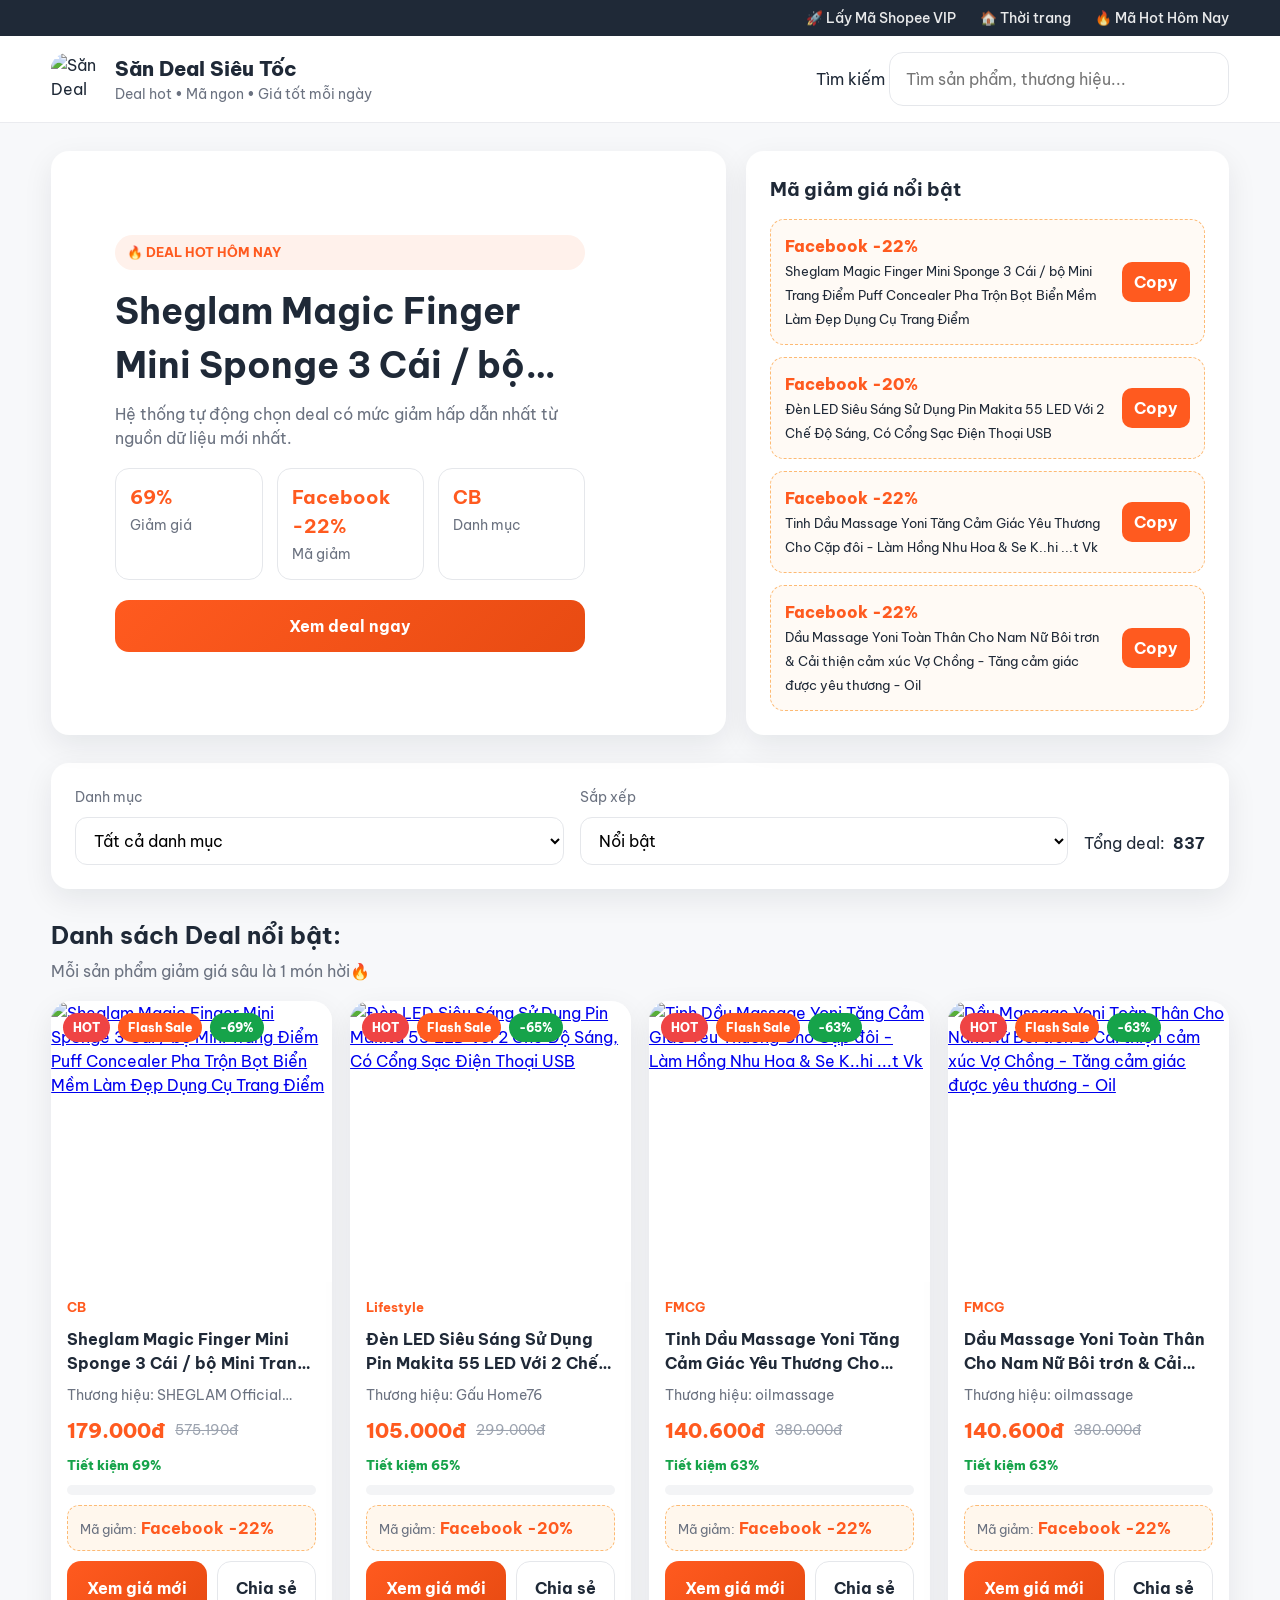
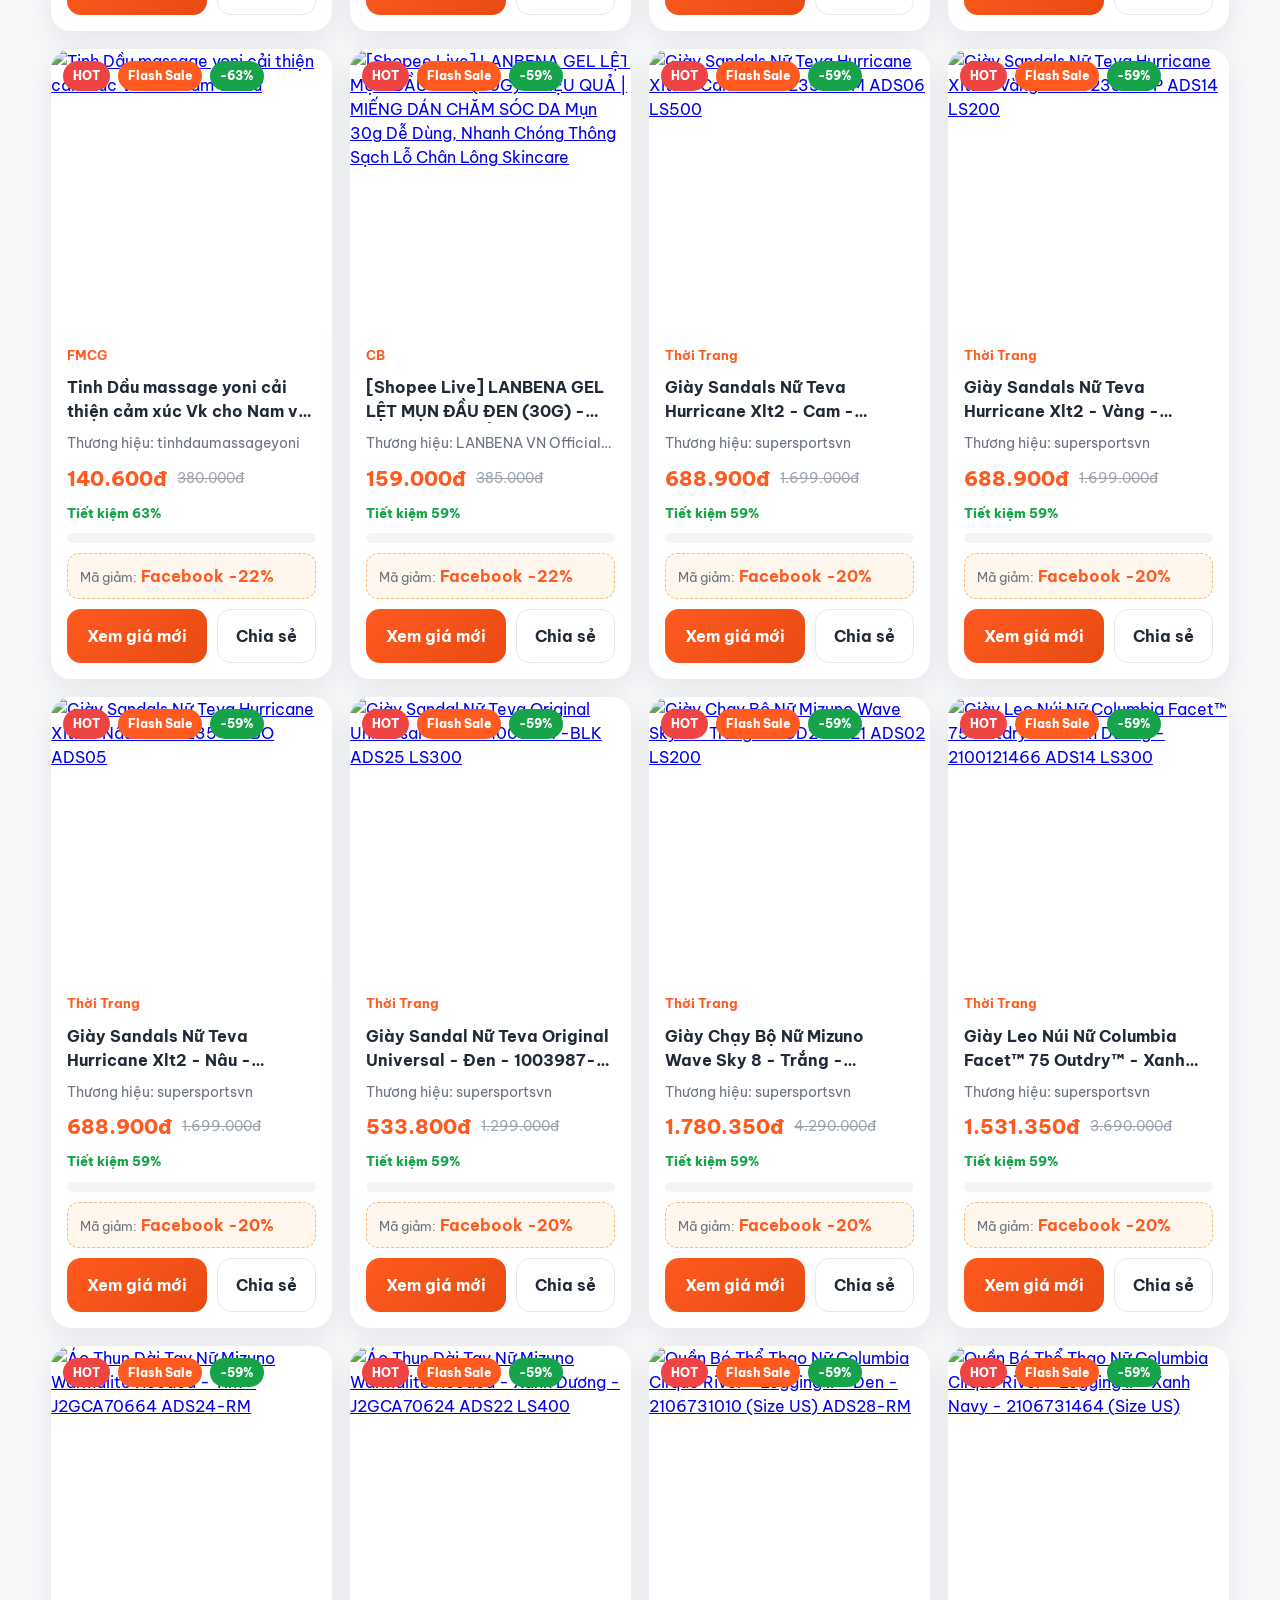
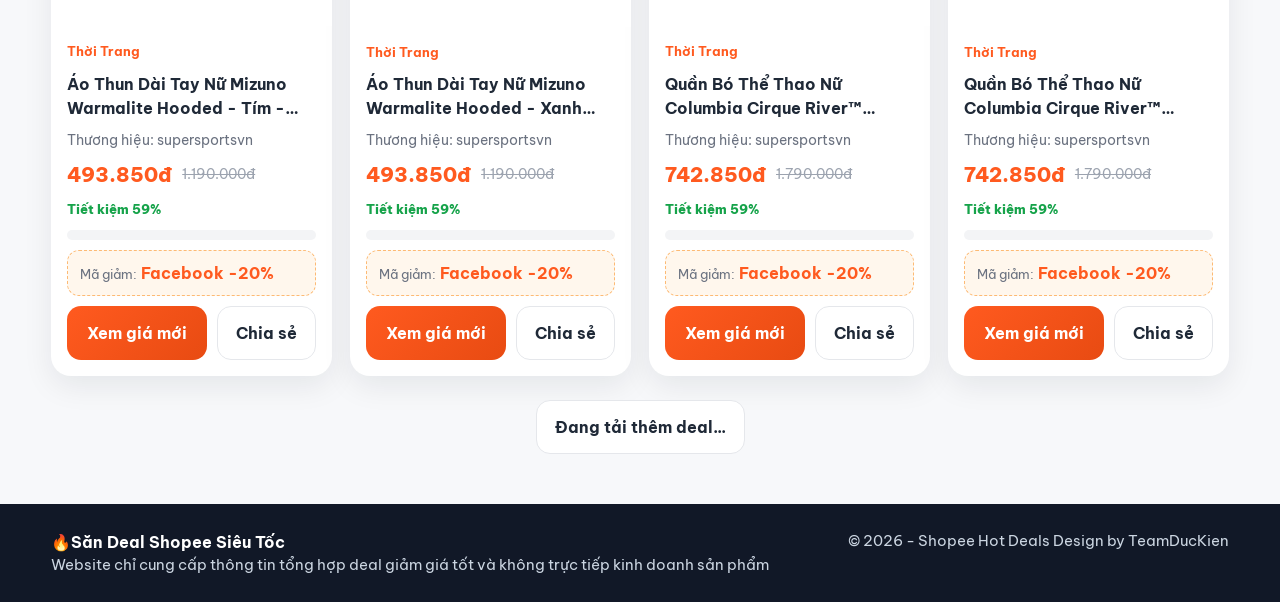
==== index.html @ 6563b150 "Update index.html" ====
<!DOCTYPE html>
<html lang="vi">
<head>
  <meta charset="UTF-8" />
  <meta name="viewport" content="width=device-width, initial-scale=1.0" />
  <link rel="icon" type="image/png" href="https://i.ibb.co/kshnd75C/favicon.png">
  <link rel="apple-touch-icon" href="favicon.ico">
  <title>Săn Deal Siêu Tốc | Tổng hợp Deals Shopee Hot và Mới Nhất</title>
  <meta name="description" content="Web săn deal giảm giá - cập nhật deal hot, mã giảm giá, flash sale mỗi ngày" />
  <meta property="og:title" content="Săn Deal Siêu Tốc | Tổng hợp Deals Shopee Hot và Mới Nhất" />
  <meta property="og:description" content="Web săn deal giảm giá - cập nhật deal hot, mã giảm giá, flash sale mỗi ngày" />
  <meta property="og:image" content="https://dealsieutoc.com/banner-og.png" />
  <meta property="og:url" content="https://dealsieutoc.com" />
  <meta property="og:type" content="website" />
  <meta name="twitter:card" content="summary_large_image" />
  <meta name="twitter:title" content="Săn Deal Siêu Tốc | Tổng hợp Deals Shopee Hot và Mới Nhất" />
  <meta name="twitter:description" content="Web săn deal giảm giá - cập nhật deal hot, mã giảm giá, flash sale mỗi ngày" />
  <meta name="twitter:image" content="https://dealsieutoc.com/banner-og.png" />
  <link rel="preconnect" href="https://fonts.googleapis.com">
  <link rel="preconnect" href="https://fonts.gstatic.com" crossorigin>
  <link href="https://fonts.googleapis.com/css2?family=Be+Vietnam+Pro:wght@400;500;600;700;800&display=swap" rel="stylesheet">
  <link rel="stylesheet" href="style.css" />
  <!-- Meta Pixel Code -->
<script>
!function(f,b,e,v,n,t,s)
{if(f.fbq)return;n=f.fbq=function(){n.callMethod?
n.callMethod.apply(n,arguments):n.queue.push(arguments)};
if(!f._fbq)f._fbq=n;n.push=n;n.loaded=!0;n.version='2.0';
n.queue=[];t=b.createElement(e);t.async=!0;
t.src=v;s=b.getElementsByTagName(e)[0];
s.parentNode.insertBefore(t,s)}(window, document,'script',
'https://connect.facebook.net/en_US/fbevents.js');
fbq('init', '4476481915931181');
fbq('track', 'PageView');
</script>
<noscript><img height="1" width="1" style="display:none"
src="https://www.facebook.com/tr?id=4476481915931181&ev=PageView&noscript=1"
/></noscript>
<!-- End Meta Pixel Code -->
  <!-- Google tag (gtag.js) -->
<script async src="https://www.googletagmanager.com/gtag/js?id=G-HF05EZRHPD"></script>
<script>
  window.dataLayer = window.dataLayer || [];
  function gtag(){dataLayer.push(arguments);}
  gtag('js', new Date());

  gtag('config', 'G-HF05EZRHPD');
</script>
</head>
<body>
  <div class="sticky-nav">
    <div class="top-bar">
      <div class="container top-bar-wrap">
        <a href="https://fb.teamduckien.com" target="_blank" rel="nofollow sponsored noopener">🚀 Lấy Mã Shopee VIP</a>
        <a href="https://dealsieutoc.com/?cat=Fashion">🏠 Thời trang</a>
        <a href="https://zalo.me/g/nsjvk4cwefdbrfu7nj8q" target="_blank" rel="nofollow sponsored noopener">🔥 Mã Hot Hôm Nay</a>
      </div>
    </div>

    <header class="site-header">
    <div class="container header-wrap">
      <div class="brand">
        <div class="brand-logo">
          <img src="https://i.ibb.co/kshnd75C/favicon.png" alt="Săn Deal Shopee Siêu Tốc">
        </div>
        <div>
          <h1>Săn Deal Siêu Tốc</h1>
          <p>Deal hot • Mã ngon • Giá tốt mỗi ngày</p>
        </div>
      </div>

      <form class="header-actions" onsubmit="return false;">
        <label for="searchInput" class="sr-only">Tìm kiếm</label>
        <input type="search" id="searchInput" placeholder="Tìm sản phẩm, thương hiệu..." aria-label="Tìm kiếm sản phẩm" />
      </form>
    </div>
    </header>
  </div>

  <main>
    <section class="hero">
      <div class="container hero-grid">
        <div class="hero-left card" id="heroCard">
          <div class="hero-content">
            <span class="hero-badge">🔥 DEAL HOT HÔM NAY</span>
            <h2 id="heroTitle">Đang tải deal tốt nhất...</h2>
            <p id="heroDesc">Hệ thống tự động chọn deal có mức giảm hấp dẫn nhất từ nguồn dữ liệu mới nhất.</p>
            <div class="hero-stats">
              <div><strong id="heroDiscount">0%</strong><span>Giảm giá</span></div>
              <div><strong id="heroCoupon">---</strong><span>Mã giảm</span></div>
              <div><strong id="heroCategory">---</strong><span>Danh mục</span></div>
            </div>
            <a id="heroBtn" href="#dealSection" class="btn btn-primary">Xem deal ngay</a>
          </div>
        </div>

        <div class="hero-right card coupon-box">
          <h3>Mã giảm giá nổi bật</h3>
          <div id="couponList" class="coupon-list"></div>
        </div>
      </div>
    </section>

    <section class="toolbar-section">
      <div class="container toolbar card">
        <div class="toolbar-group">
          <label for="categoryFilter">Danh mục</label>
          <select id="categoryFilter" aria-label="Chọn danh mục sản phẩm">
            <option value="all">Tất cả danh mục</option>
          </select>
        </div>

        <div class="toolbar-group">
          <label for="sortFilter">Sắp xếp</label>
          <select id="sortFilter">
            <option value="featured">Nổi bật</option>
            <option value="discount-desc">Giảm giá cao nhất</option>
            <option value="price-asc">Giá thấp đến cao</option>
            <option value="price-desc">Giá cao đến thấp</option>
            <option value="sold-desc">Bán chạy nhất</option>
          </select>
        </div>

        <div class="toolbar-group stats-box">
          <span>Tổng deal:</span>
          <strong id="dealCount">0</strong>
        </div>
      </div>
    </section>

    <!-- Khu vực hiển thị link chia sẻ bộ lọc -->
    <div id="filterLinkWrap" class="container filter-link-wrap hidden">
      <div class="card filter-link-card">
        <span>🔗 Link trực tiếp đến bộ lọc này:</span>
        <input type="text" id="shareableLink" readonly onclick="this.select()" />
      </div>
    </div>

    <section class="deal-section" id="dealSection">
      <div class="container">
        <div class="section-head">
          <h2>Danh sách Deal nổi bật:</h2>
          <p>Mỗi sản phẩm giảm giá sâu là 1 món hời🔥</p>
        </div>

        <div id="dealGrid" class="deal-grid"></div>

        <div class="load-more-wrap">
          <div id="loadMoreBtn" class="btn btn-secondary">Đang tải thêm deal...</div>
        </div>

        <div id="emptyState" class="empty-state hidden">
          <h3>Không tìm thấy sản phẩm phù hợp</h3>
          <p>Hãy thử đổi từ khóa hoặc chọn danh mục khác.</p>
        </div>
      </div>
    </section>
  </main>

  <footer class="site-footer">
    <div class="container footer-wrap">
      <div>
        <strong>🔥Săn Deal Shopee Siêu Tốc</strong>
        <p>Website chỉ cung cấp thông tin tổng hợp deal giảm giá tốt và không trực tiếp kinh doanh sản phẩm</p>
      </div>
      <div class="footer-note">
        <p>© 2026 - Shopee Hot Deals Design by TeamDucKien</p>
      </div>
    </div>
  </footer>

  <!-- Thông báo hướng dẫn thêm vào màn hình chính cho iOS -->
  <div id="ios-prompt" class="ios-prompt hidden">
    <div class="ios-prompt-content">
      <img src="favicon.ico" alt="Logo" class="ios-prompt-logo">
      <p>Thêm <strong>Săn Deal</strong> vào màn hình chính: nhấn nút <img src="https://img.icons8.com/win10/1200/share-rounded.jpg" class="ios-share-icon"> rồi chọn <strong>"Thêm vào MH chính"</strong></p>
    </div>
  </div>

  <!-- Nút trở về đầu trang -->
  <button id="backToTop" class="back-to-top" aria-label="Trở về đầu trang">↑</button>

  <script src="script.js"></script>
  <script type='text/javascript' src='https://platform-api.sharethis.com/js/sharethis.js#property=59c03b23b63ebb00127afecc&product=sticky-share-buttons' async='async'></script>
</body>
</html>
---- style.css ----
:root {
  --primary: #ff5a1f;
  --primary-dark: #e84b12;
  --bg: #f7f8fa;
  --card: #ffffff;
  --text: #1f2937;
  --muted: #6b7280;
  --line: #e5e7eb;
  --green: #16a34a;
  --red: #ef4444;
  --yellow: #f59e0b;
  --shadow: 0 10px 30px rgba(15, 23, 42, 0.08);
  --radius: 18px;
}

* {
  box-sizing: border-box;
  margin: 0;
  padding: 0;
}

body {
  font-family: 'Be Vietnam Pro', sans-serif;
  background: var(--bg);
  color: var(--text);
  line-height: 1.5;
}

img {
  display: block;
  width: 100%;
}

button,
input,
select {
  font: inherit;
}

.container {
  width: min(1280px, 92%);
  margin: 0 auto;
}

.card {
  background: var(--card);
  border-radius: var(--radius);
  box-shadow: var(--shadow);
}

.hidden {
  display: none !important;
}

.sticky-nav {
  position: sticky;
  top: 0;
  z-index: 500;
}

.site-header {
  background: rgba(255, 255, 255, 0.92);
  backdrop-filter: blur(10px);
  border-bottom: 1px solid rgba(229, 231, 235, 0.8);
  transition: all 0.3s cubic-bezier(0.4, 0, 0.2, 1);
}

.header-wrap {
  display: flex;
  justify-content: space-between;
  align-items: center;
  gap: 16px;
  padding: 16px 0;
  transition: all 0.3s ease;
}

.brand {
  display: flex;
  align-items: center;
  gap: 12px;
  transition: all 0.3s ease;
  max-height: 100px;
}

.brand-text {
  flex: 1;
}

.brand-logo {
  width: 52px;
  height: 52px;
  border-radius: 16px;
  overflow: hidden;
  background: none; /* Loại bỏ nền gradient cũ */
}

.brand-logo img {
  width: 100%;
  height: 100%;
  object-fit: cover;
}

.brand h1 {
  font-size: 1.25rem;
  font-weight: 800;
}

.brand p {
  font-size: 0.85rem;
  color: var(--muted);
}

.top-bar {
  background: #1f2937; /* Màu tối sang trọng */
  padding: 8px 0;
}

.top-bar-wrap {
  display: flex;
  justify-content: flex-end; /* Đẩy các link sang bên phải */
  gap: 24px;
  align-items: center;
}

.top-bar a {
  text-decoration: none;
  color: rgba(255, 255, 255, 0.9);
  font-weight: 500;
  font-size: 0.85rem;
  white-space: nowrap;
  transition: all 0.2s ease;
}

.top-bar a:hover {
  color: var(--primary);
}

.header-actions input {
  width: 340px;
  max-width: 100%;
  padding: 14px 16px;
  border: 1px solid var(--line);
  border-radius: 14px;
  outline: none;
}

.hero {
  padding: 28px 0 20px;
}

.hero-grid {
  display: grid;
  grid-template-columns: 1.4fr 1fr;
  gap: 20px;
}

.hero-left,
.hero-right,
.toolbar {
  padding: 24px;
}

.hero-badge {
  display: inline-block;
  padding: 8px 12px;
  background: #fff1eb;
  color: var(--primary);
  border-radius: 999px;
  font-size: 0.8rem;
  font-weight: 700;
  margin-bottom: 14px;
}

.hero-left h2 {
  font-size: clamp(1.6rem, 2.8vw, 2.4rem);
  margin-bottom: 10px;
  display: -webkit-box;
  -webkit-line-clamp: 2; /* Giới hạn tối đa 2 dòng */
  -webkit-box-orient: vertical;
  overflow: hidden;
  line-height: 1.5;
}

.hero-left p {
  color: var(--muted);
  margin-bottom: 18px;
}

.hero-stats {
  display: grid;
  grid-template-columns: repeat(3, 1fr);
  gap: 14px;
  margin-bottom: 20px;
}

.hero-stats div {
  padding: 14px;
  border: 1px solid var(--line);
  border-radius: 14px;
}

.hero-stats strong {
  display: block;
  font-size: 1.2rem;
  color: var(--primary);
}

.hero-stats span {
  font-size: 0.85rem;
  color: var(--muted);
}

.btn {
  border: none;
  border-radius: 14px;
  padding: 14px 18px;
  cursor: pointer;
  font-weight: 700;
  text-decoration: none;
  display: inline-flex;
  align-items: center;
  justify-content: center;
  transition: 0.25s ease;
}

.btn-primary {
  background: linear-gradient(135deg, var(--primary), var(--primary-dark));
  color: #fff;
}

.btn-primary:hover,
.btn-secondary:hover {
  transform: translateY(-2px);
}

.btn-secondary {
  background: #fff;
  border: 1px solid var(--line);
  color: var(--text);
}

.coupon-box h3 {
  margin-bottom: 16px;
}

.coupon-list {
  display: flex;
  flex-direction: column;
  gap: 12px;
}

.coupon-item {
  display: flex;
  justify-content: space-between;
  align-items: center;
  gap: 12px;
  padding: 14px;
  border: 1px dashed #fdba74;
  border-radius: 14px;
  background: #fffaf5;
}

.coupon-code {
  font-weight: 800;
  color: var(--primary);
}

.copy-btn {
  padding: 8px 12px;
  border-radius: 10px;
  border: none;
  background: var(--primary);
  color: #fff;
  cursor: pointer;
  font-weight: 700;
}

.toolbar-section {
  padding: 8px 0 10px;
}

.toolbar {
  display: grid;
  grid-template-columns: 1fr 1fr auto;
  gap: 16px;
  align-items: flex-end;
}

.toolbar-group label {
  display: block;
  font-size: 0.9rem;
  margin-bottom: 8px;
  color: var(--muted);
}

.toolbar-group select {
  width: 100%;
  padding: 12px 14px;
  border: 1px solid var(--line);
  border-radius: 12px;
  background: #fff;
}

.stats-box {
  display: flex;
  align-items: center;
  gap: 8px;
  padding-bottom: 10px;
}

.deal-section {
  padding: 18px 0 50px;
}

.section-head {
  margin-bottom: 18px;
}

.section-head h2 {
  font-size: 1.5rem;
  margin-bottom: 6px;
}

.section-head p {
  color: var(--muted);
}

.deal-grid {
  display: grid;
  grid-template-columns: repeat(4, 1fr);
  gap: 18px;
}

.deal-card {
  background: #fff;
  border-radius: 20px;
  overflow: hidden;
  box-shadow: var(--shadow);
  transition: 0.25s ease;
  display: flex;
  flex-direction: column;
}

.deal-card:hover {
  transform: translateY(-4px);
}

.deal-thumb {
  position: relative;
  aspect-ratio: 1 / 1;
  overflow: hidden;
  background: #fff;
}

.deal-thumb a {
  display: block;
  height: 100%;
}

.deal-thumb img {
  width: 100%;
  height: 100%;
  object-fit: cover;
  transition: transform 0.5s ease;
}

.deal-card:hover .deal-thumb img {
  transform: scale(1.08);
}

.badge-wrap {
  position: absolute;
  top: 12px;
  left: 12px;
  display: flex;
  gap: 8px;
  flex-wrap: wrap;
}

.badge {
  padding: 6px 10px;
  border-radius: 999px;
  font-size: 0.72rem;
  font-weight: 800;
  color: #fff;
}

.badge-hot { background: var(--red); }
.badge-tag { background: var(--primary); }
.badge-sale { background: var(--green); }

.deal-content {
  padding: 16px;
  display: flex;
  flex-direction: column;
  gap: 10px;
  flex: 1;
}

.deal-category {
  font-size: 0.8rem;
  color: var(--primary);
  font-weight: 700;
}

.deal-title {
  font-size: 1rem;
  font-weight: 700;
  min-height: 48px;
  display: -webkit-box;
  -webkit-line-clamp: 2; /* Giới hạn tối đa 2 dòng */
  -webkit-box-orient: vertical;
  overflow: hidden;
  line-height: 1.5;
}

.deal-title a {
  text-decoration: none;
  color: inherit;
  transition: color 0.2s ease;
}

.deal-title a:hover {
  color: var(--primary);
}

.deal-brand {
  font-size: 0.85rem;
  color: var(--muted);
   display: -webkit-box;
  -webkit-line-clamp: 1; /* Giới hạn tối đa 2 dòng */
  -webkit-box-orient: vertical;
  overflow: hidden;
  line-height: 1.5;
}

.price-row {
  display: flex;
  align-items: center;
  gap: 10px;
  flex-wrap: wrap;
}

.new-price {
  font-size: 1.25rem;
  font-weight: 800;
  color: var(--primary);
}

.old-price {
  font-size: 0.9rem;
  color: #9ca3af;
  text-decoration: line-through;
}

.discount-rate {
  font-size: 0.82rem;
  font-weight: 800;
  color: var(--green);
}

.meta-row {
  display: flex;
  justify-content: space-between;
  gap: 10px;
  font-size: 0.85rem;
  color: var(--muted);
  display:none;
}

.stock-bar {
  height: 10px;
  background: #f3f4f6;
  border-radius: 999px;
  overflow: hidden;
}

.stock-fill {
  height: 100%;
  background: linear-gradient(90deg, #f59e0b, #ef4444);
}

.coupon-row {
  display: flex;
  justify-content: space-between;
  align-items: center;
  gap: 10px;
  background: #fff7ed;
  border: 1px dashed #fdba74;
  border-radius: 12px;
  padding: 10px 12px;
}

.coupon-row span {
  font-size: 0.8rem;
  color: var(--muted);
}

.coupon-row strong {
  color: var(--primary);
}

.card-actions {
  display: grid;
  grid-template-columns: 1fr auto;
  gap: 10px;
}

.card-actions a {
  width: 100%;
}

.load-more-wrap {
  display: flex;
  justify-content: center;
  margin-top: 24px;
}

.empty-state {
  margin-top: 24px;
  text-align: center;
  background: #fff;
  padding: 30px;
  border-radius: 20px;
  box-shadow: var(--shadow);
}

.empty-state p {
  color: var(--muted);
  margin-top: 8px;
}

.site-footer {
  background: #111827;
  color: #fff;
  padding: 26px 0;
}

.footer-wrap {
  display: flex;
  justify-content: space-between;
  gap: 20px;
  flex-wrap: wrap;
}

.footer-wrap p {
  color: #cbd5e1;
  font-size: 0.92rem;
}

@media (max-width: 1100px) {
  .deal-grid {
    grid-template-columns: repeat(3, 1fr);
  }
}

@media (max-width: 900px) {
  .hero-grid,
  .toolbar {
    grid-template-columns: 1fr;
  }

  .deal-grid {
    grid-template-columns: repeat(2, 1fr);
  }

  .header-wrap {
    flex-direction: column;
    align-items: center;
    text-align: center;
    padding: 12px 0;
  }

  .top-bar-wrap {
    justify-content: center; /* Căn giữa trên mobile */
    gap: 15px;
  }
  .header-shrunk .brand {
    max-height: 0;
    opacity: 0;
    margin-bottom: 0;
    overflow: hidden;
    pointer-events: none;
    transform: translateY(-20px);
  }

  .header-shrunk .header-wrap {
    padding: 8px 0;
    gap: 0;
  }

  .brand {
    flex-direction: column;
    gap: 8px;
  }

  .header-actions input {
    width: 100%;
  }

  .hero-left, .hero-right, .toolbar {
    padding: 16px;
  }
}

@media (max-width: 560px) {
  .deal-grid {
    grid-template-columns: 1fr;
  }

  .hero-stats {
    grid-template-columns: 1fr;
  }

  .toolbar {
    grid-template-columns: 1fr;
    gap: 12px;
  }

  .toolbar-group label {
    margin-bottom: 4px;
  }

  .card-actions {
    grid-template-columns: 1fr;
  }

  .hero-left h2 {
    font-size: 1.5rem;
  }

  .price-row {
    flex-direction: column;
    align-items: flex-start;
    gap: 4px;
  }
}
.hero-left.card {
  position: relative;
  overflow: hidden;
  background-size: cover;
  background-position: center;
  background-repeat: no-repeat;
  min-height: 380px; /* Đảm bảo đủ chiều cao hiển thị */
  display: flex;
  align-items: center;
  border: none;
}

.hero-content {
  position: relative;
  z-index: 2;
  max-width: 550px; /* Giới hạn độ rộng chữ để không che hết ảnh */
  padding: 40px;
  background: linear-gradient(90deg, rgba(255,255,255,0.95) 60%, rgba(255,255,255,0));
  height: 100%;
  display: flex;
  flex-direction: column;
  justify-content: center;
}

/* iOS Prompt Style */
.ios-prompt {
  position: fixed;
  bottom: 30px;
  left: 50%;
  transform: translateX(-50%);
  width: min(380px, 92%);
  background: rgba(255, 255, 255, 0.95);
  backdrop-filter: blur(15px);
  padding: 16px;
  border-radius: 22px;
  box-shadow: 0 12px 40px rgba(0, 0, 0, 0.15);
  z-index: 1000;
  border: 1px solid rgba(0, 0, 0, 0.05);
  transition: opacity 1s ease, transform 0.5s ease;
}

.ios-prompt-content {
  display: flex;
  align-items: center;
  gap: 14px;
  font-size: 0.92rem;
  color: #333;
}

.ios-prompt-logo {
  width: 44px;
  height: 44px;
  border-radius: 10px;
  box-shadow: 0 4px 8px rgba(0,0,0,0.1);
}

.ios-share-icon {
  width: 22px;
  display: inline-block;
  vertical-align: middle;
  margin: 0 2px;
}

/* Nút Back to Top */
.back-to-top {
  position: fixed;
  bottom: 30px;
  right: 30px;
  width: 48px;
  height: 48px;
  background: var(--primary);
  color: #fff;
  border: none;
  border-radius: 50%;
  cursor: pointer;
  display: flex;
  align-items: center;
  justify-content: center;
  font-size: 20px;
  font-weight: bold;
  box-shadow: 0 4px 15px rgba(0, 0, 0, 0.2);
  z-index: 99;
  opacity: 0;
  visibility: hidden;
  transition: all 0.3s cubic-bezier(0.4, 0, 0.2, 1);
}

.back-to-top:hover {
  background: var(--primary-dark);
  transform: scale(1.15);
  box-shadow: 0 8px 25px rgba(0, 0, 0, 0.25);
}

.back-to-top.visible {
  opacity: 1;
  visibility: visible;
}

.filter-link-wrap {
  margin-bottom: 20px;
}

.filter-link-card {
  padding: 12px 20px;
  display: flex;
  align-items: center;
  gap: 12px;
  font-size: 0.9rem;
  border: 1px solid var(--line);
}

.filter-link-card input {
  flex: 1;
  padding: 8px 12px;
  border: 1px solid var(--line);
  border-radius: 8px;
  background: var(--bg);
  color: var(--primary);
  font-weight: 500;
  cursor: pointer;
}
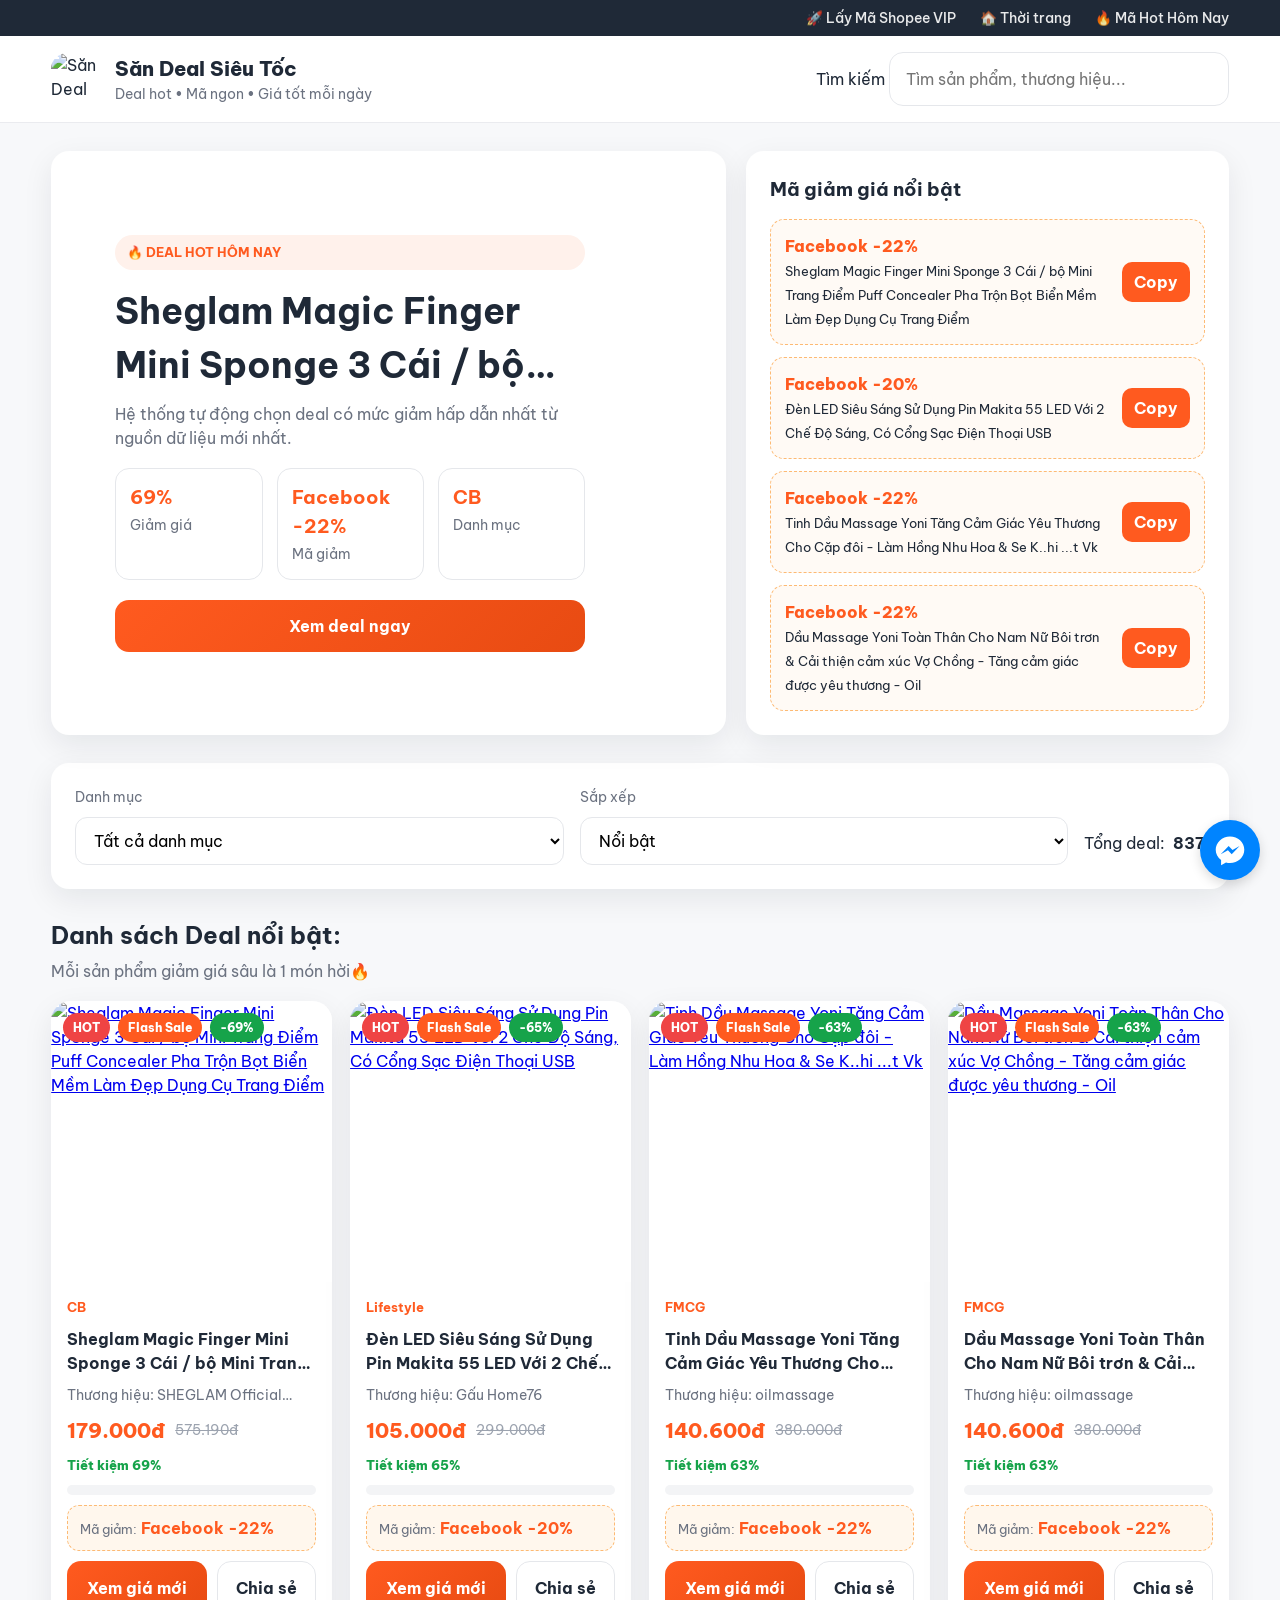
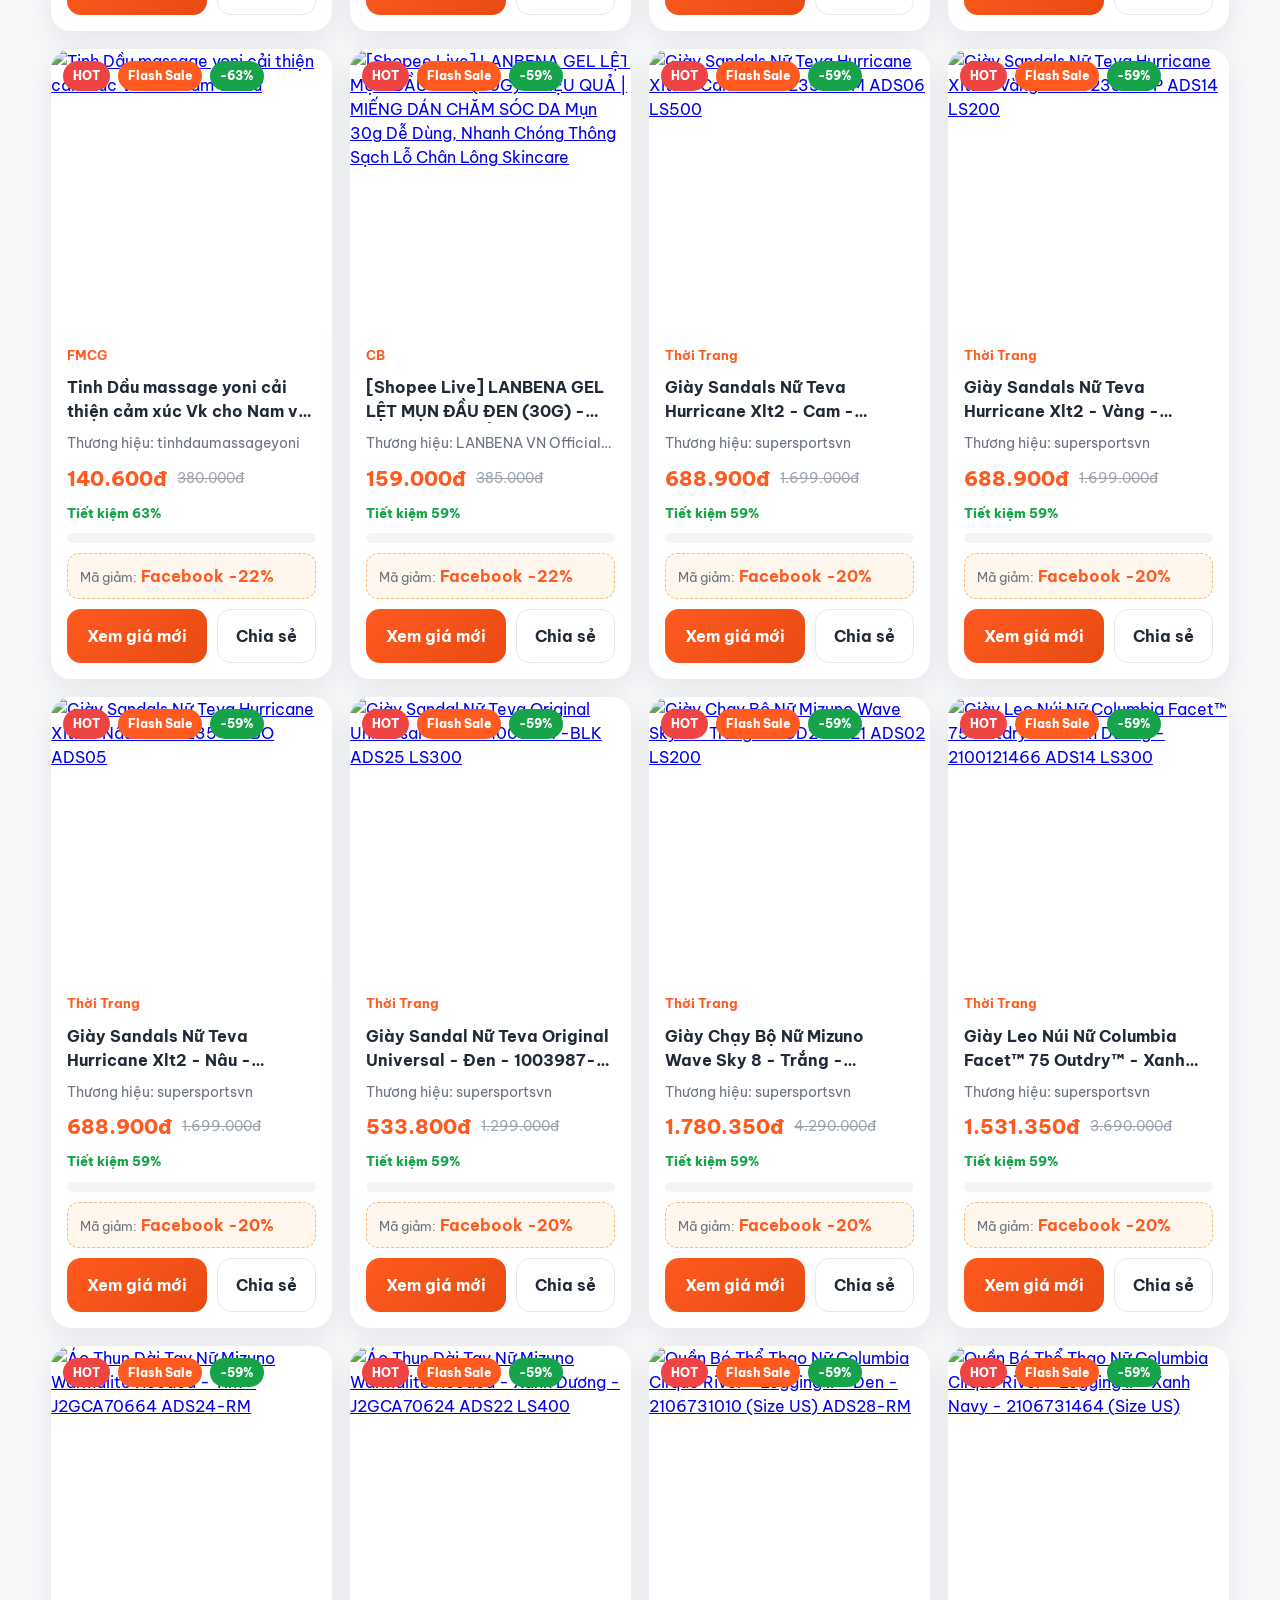
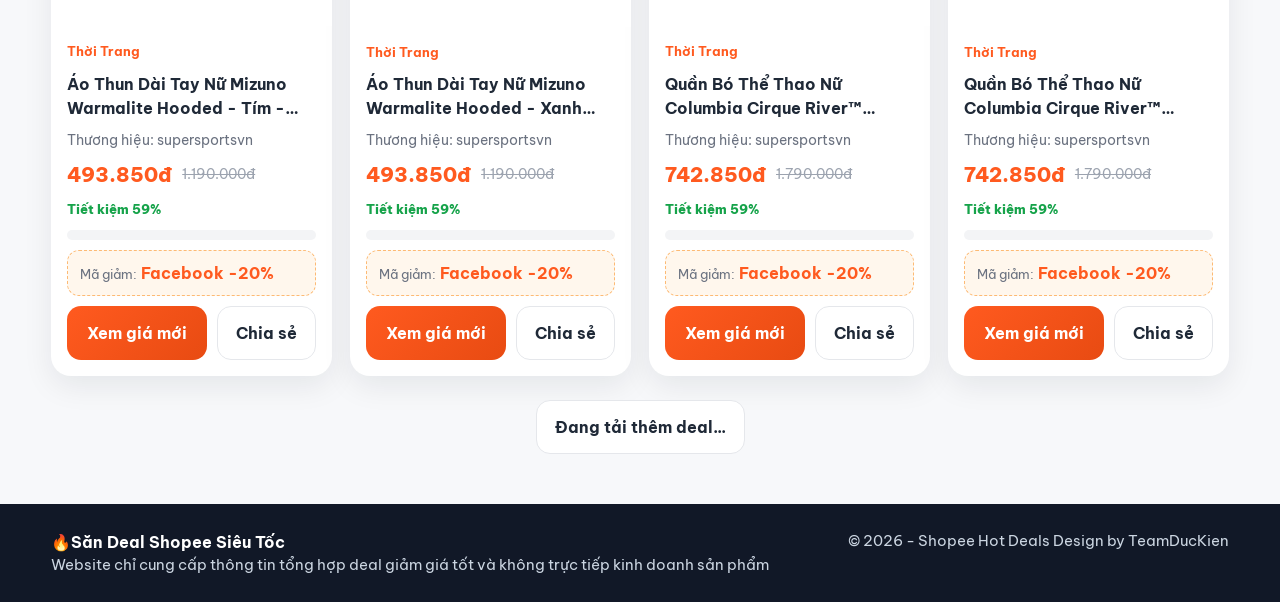
==== commit f28976d5: "Update index.html" ====
--- a/index.html
+++ b/index.html
@@ -182,5 +182,12 @@
 
   <script src="script.js"></script>
   <script type='text/javascript' src='https://platform-api.sharethis.com/js/sharethis.js#property=59c03b23b63ebb00127afecc&product=sticky-share-buttons' async='async'></script>
+
+  <!-- Thêm nút nhắn tin facebook messenger -->
+  <a href="https://m.me/265959567390469" target="_blank" class="fb-messenger-button" title="Chat với chúng tôi">
+    <svg viewBox="0 0 28 28">
+        <path d="M14 2.1C7.1 2.1 1.5 7.3 1.5 13.8c0 3.7 1.8 6.9 4.7 8.9v4.6l4.3-2.4c1.1.3 2.3.5 3.5.5 6.9 0 12.5-5.2 12.5-11.7S20.9 2.1 14 2.1zm1.5 15.6l-3.3-3.5-6.3 3.5 6.9-7.3 3.4 3.5 6.2-3.5-6.9 7.3z"></path>
+    </svg>
+</a>
 </body>
 </html>
--- a/style.css
+++ b/style.css
@@ -757,3 +757,46 @@
   font-weight: 500;
   cursor: pointer;
 }
+
+/* Nút nhấn nhắn tin messenger facebook */
+.fb-messenger-button {
+        position: fixed;
+        bottom: 20px;
+        right: 20px;
+        z-index: 9999;
+        display: flex;
+        align-items: center;
+        justify-content: center;
+        width: 60px;
+        height: 60px;
+        background-color: #0084FF; /* Màu xanh đặc trưng của Messenger */
+        border-radius: 50%;
+        box-shadow: 0 4px 12px rgba(0, 0, 0, 0.15);
+        transition: transform 0.3s ease, background-color 0.3s ease;
+        cursor: pointer;
+    }
+
+    .fb-messenger-button:hover {
+        transform: scale(1.1); /* Phóng to nhẹ khi di chuột vào */
+        background-color: #0073e6;
+    }
+
+    .fb-messenger-button svg {
+        width: 32px;
+        height: 32px;
+        fill: white;
+    }
+
+    /* Hiệu ứng rung nhẹ để gây chú ý */
+    @keyframes messenger-wiggle {
+        0% { transform: rotate(0deg); }
+        80% { transform: rotate(0deg); }
+        85% { transform: rotate(5deg); }
+        90% { transform: rotate(-5deg); }
+        95% { transform: rotate(5deg); }
+        100% { transform: rotate(0deg); }
+    }
+
+    .fb-messenger-button {
+        animation: messenger-wiggle 3s infinite;
+    }
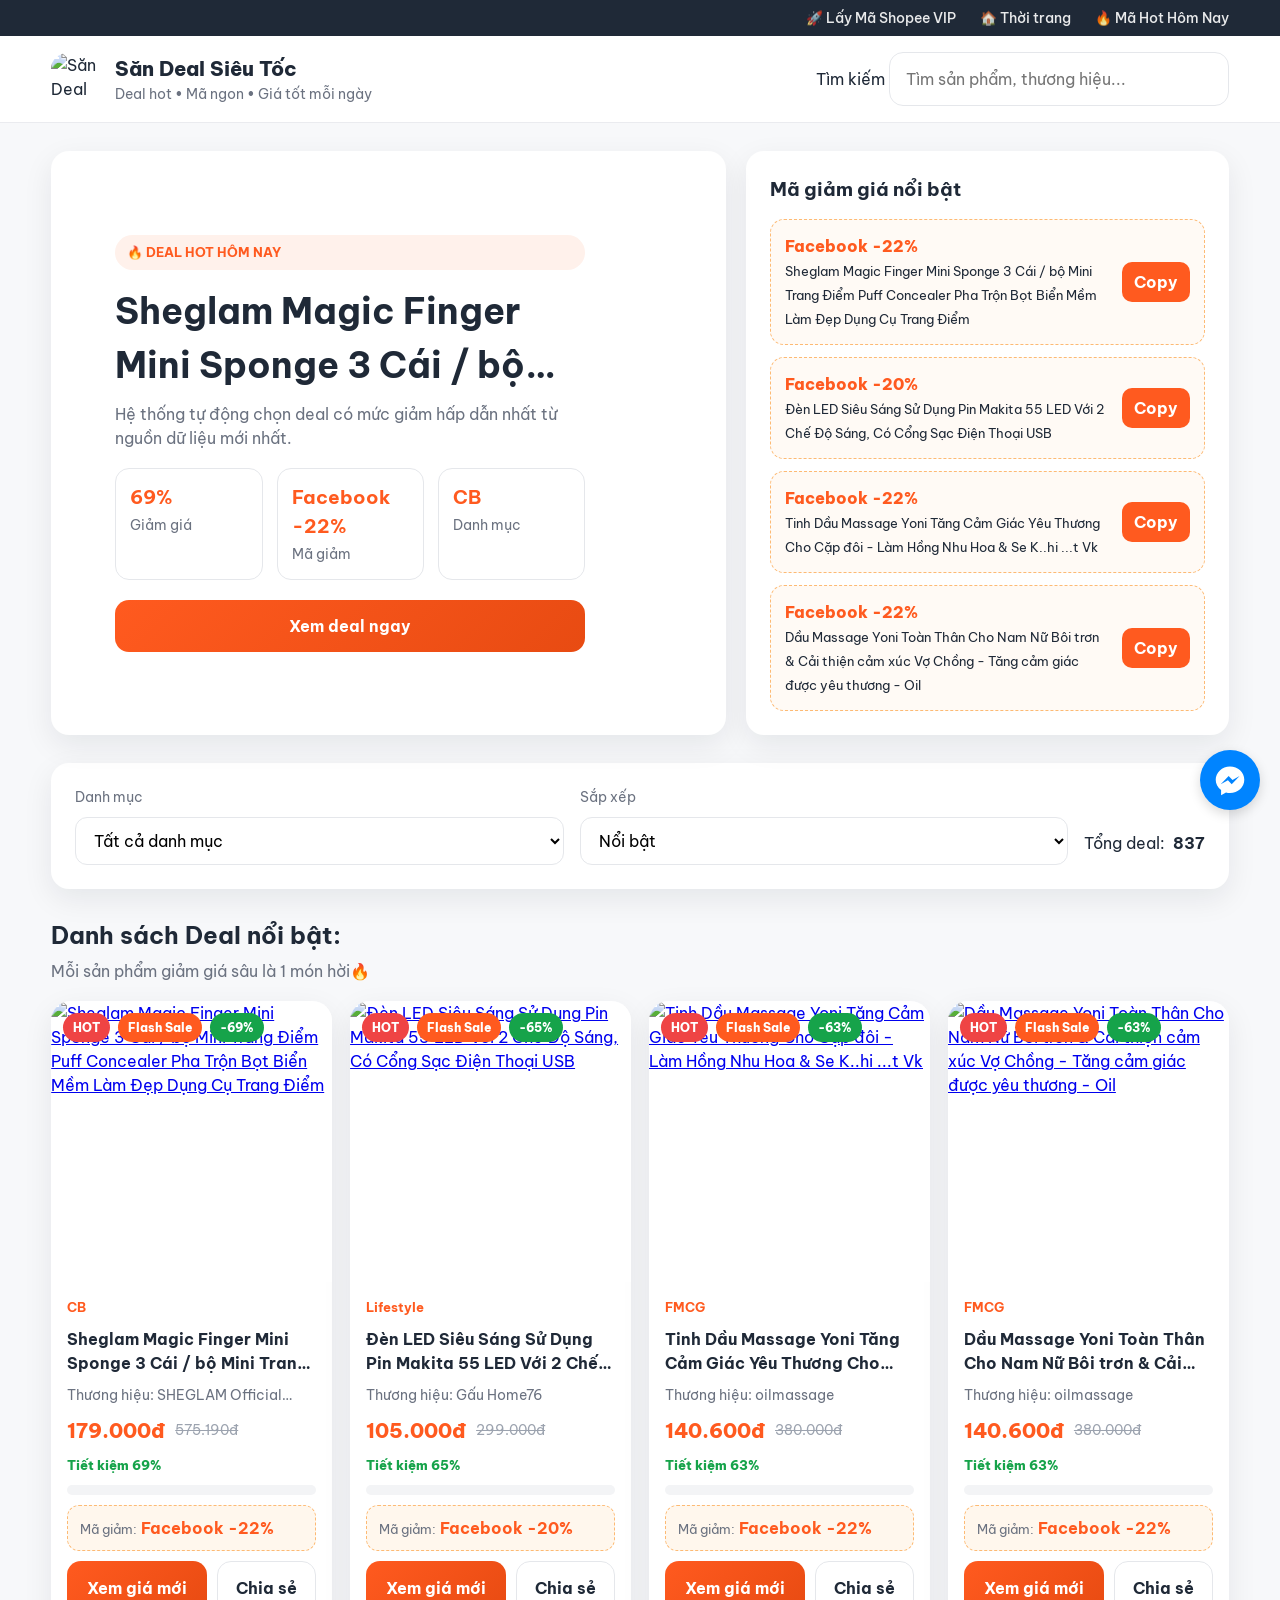
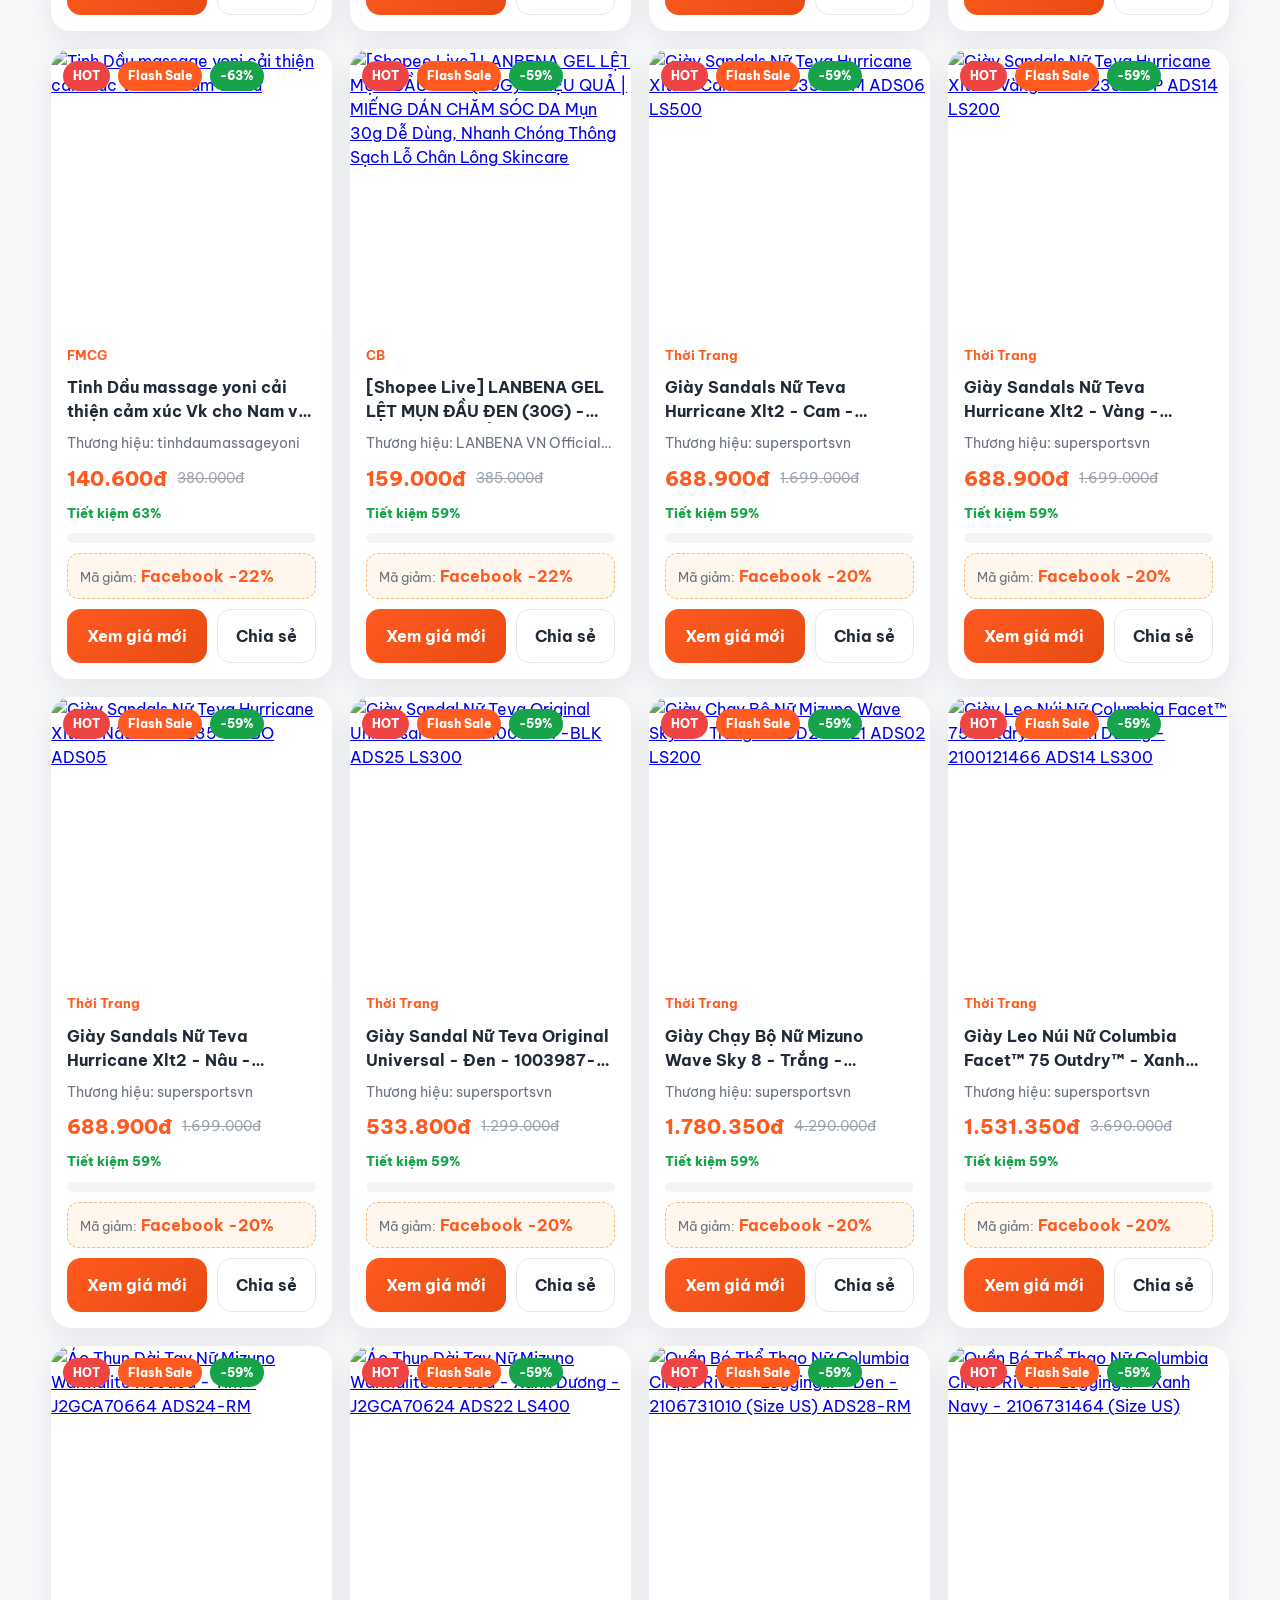
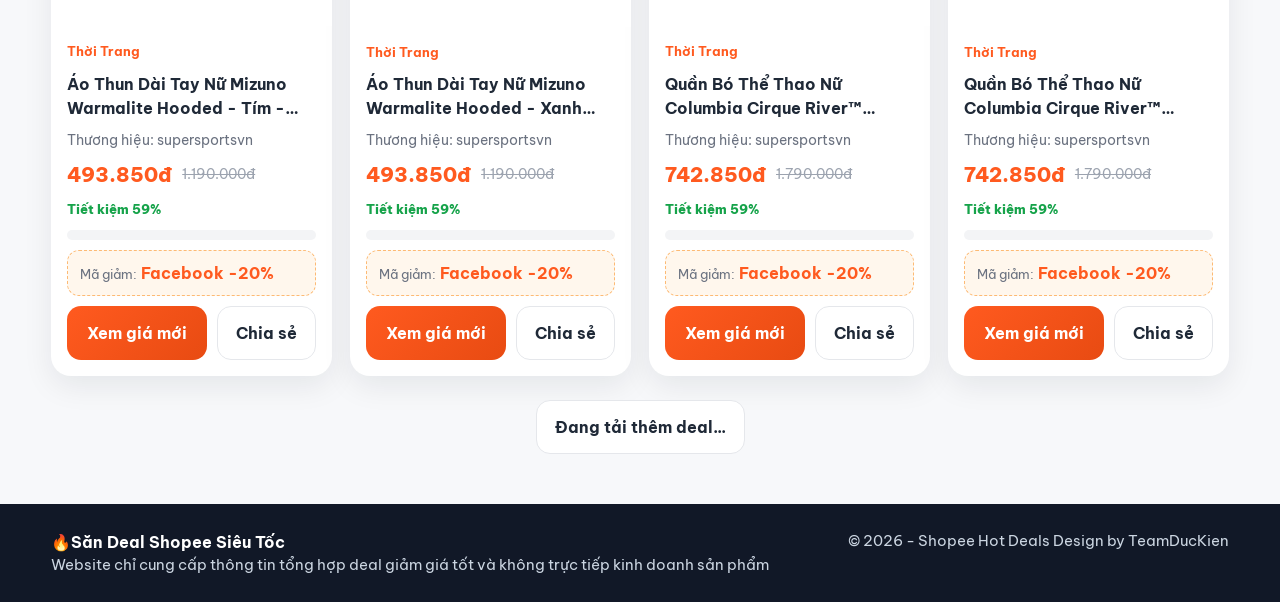
==== commit c9b0d717: "Update index.html" ====
--- a/index.html
+++ b/index.html
@@ -184,7 +184,7 @@
   <script type='text/javascript' src='https://platform-api.sharethis.com/js/sharethis.js#property=59c03b23b63ebb00127afecc&product=sticky-share-buttons' async='async'></script>
 
   <!-- Thêm nút nhắn tin facebook messenger -->
-  <a href="https://m.me/265959567390469" target="_blank" class="fb-messenger-button" title="Chat với chúng tôi">
+  <a href="m.me/265959567390469" target="_blank" class="fb-messenger-button" title="Chat với chúng tôi">
     <svg viewBox="0 0 28 28">
         <path d="M14 2.1C7.1 2.1 1.5 7.3 1.5 13.8c0 3.7 1.8 6.9 4.7 8.9v4.6l4.3-2.4c1.1.3 2.3.5 3.5.5 6.9 0 12.5-5.2 12.5-11.7S20.9 2.1 14 2.1zm1.5 15.6l-3.3-3.5-6.3 3.5 6.9-7.3 3.4 3.5 6.2-3.5-6.9 7.3z"></path>
     </svg>
--- a/style.css
+++ b/style.css
@@ -761,7 +761,7 @@
 /* Nút nhấn nhắn tin messenger facebook */
 .fb-messenger-button {
         position: fixed;
-        bottom: 20px;
+        bottom: 90px;
         right: 20px;
         z-index: 9999;
         display: flex;
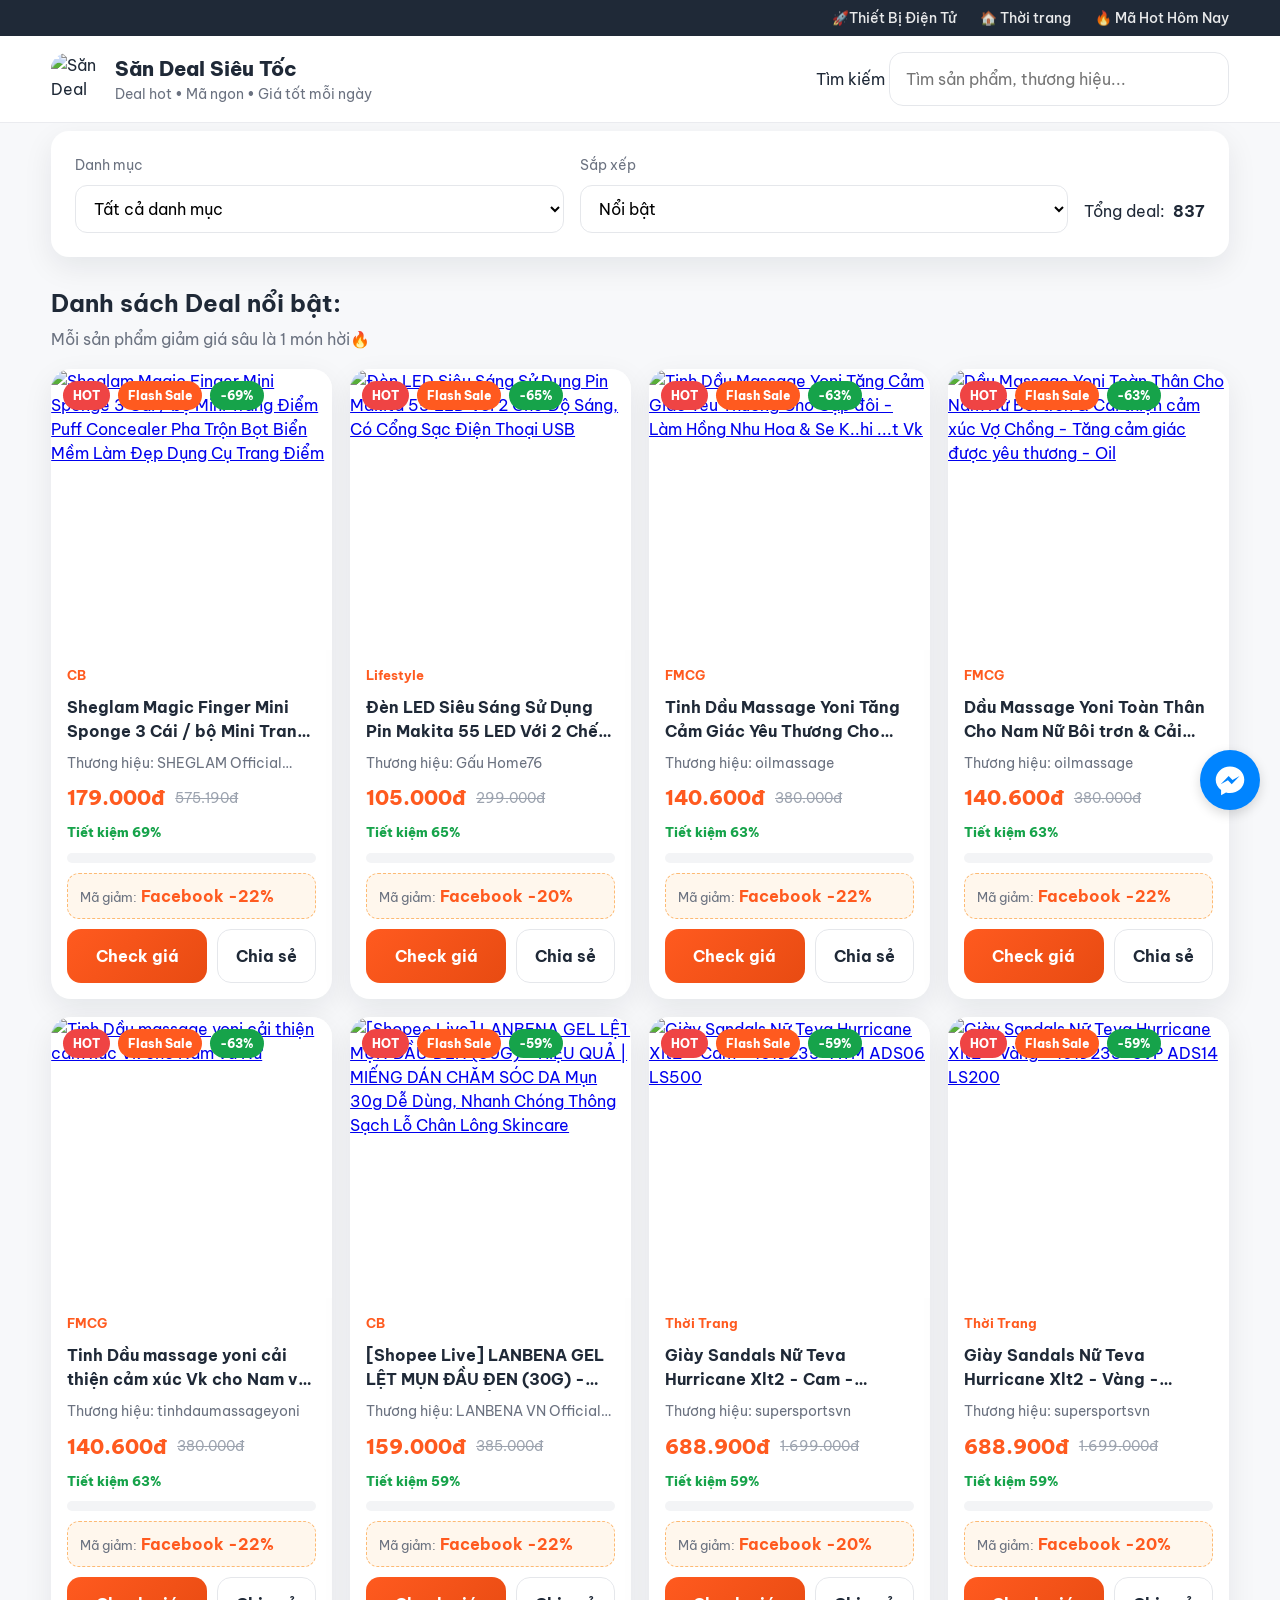
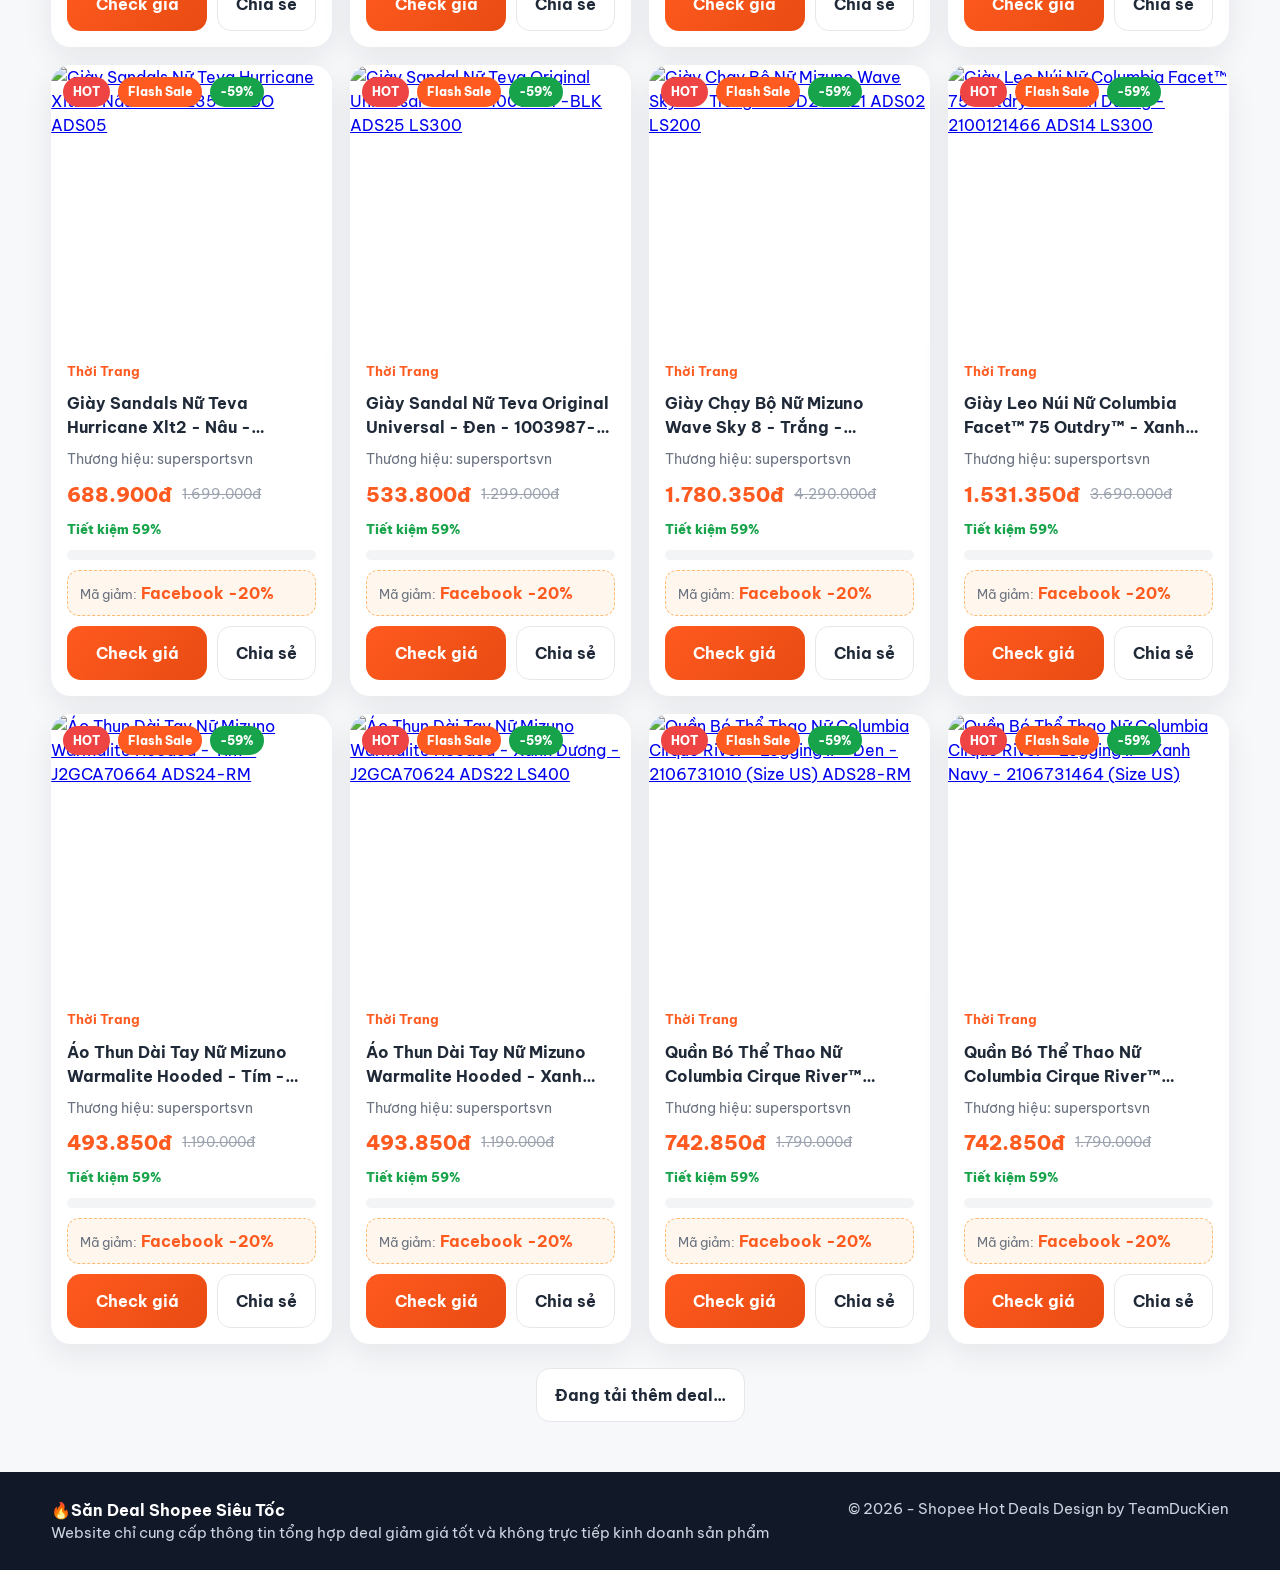
==== commit 2ec57d6e: "Update index.html" ====
--- a/index.html
+++ b/index.html
@@ -51,7 +51,7 @@
   <div class="sticky-nav">
     <div class="top-bar">
       <div class="container top-bar-wrap">
-        <a href="https://fb.teamduckien.com" target="_blank" rel="nofollow sponsored noopener">🚀 Lấy Mã Shopee VIP</a>
+        <a href="https://dealsieutoc.com/?cat=ELHA" target="_blank" rel="nofollow sponsored noopener">🚀Thiết Bị Điện Tử</a>
         <a href="https://dealsieutoc.com/?cat=Fashion">🏠 Thời trang</a>
         <a href="https://zalo.me/g/nsjvk4cwefdbrfu7nj8q" target="_blank" rel="nofollow sponsored noopener">🔥 Mã Hot Hôm Nay</a>
       </div>
@@ -184,7 +184,7 @@
   <script type='text/javascript' src='https://platform-api.sharethis.com/js/sharethis.js#property=59c03b23b63ebb00127afecc&product=sticky-share-buttons' async='async'></script>
 
   <!-- Thêm nút nhắn tin facebook messenger -->
-  <a href="m.me/265959567390469" target="_blank" class="fb-messenger-button" title="Chat với chúng tôi">
+  <a href="https://m.me/265959567390469" target="_blank" class="fb-messenger-button" title="Chat với chúng tôi">
     <svg viewBox="0 0 28 28">
         <path d="M14 2.1C7.1 2.1 1.5 7.3 1.5 13.8c0 3.7 1.8 6.9 4.7 8.9v4.6l4.3-2.4c1.1.3 2.3.5 3.5.5 6.9 0 12.5-5.2 12.5-11.7S20.9 2.1 14 2.1zm1.5 15.6l-3.3-3.5-6.3 3.5 6.9-7.3 3.4 3.5 6.2-3.5-6.9 7.3z"></path>
     </svg>
--- a/style.css
+++ b/style.css
@@ -147,6 +147,7 @@
 
 .hero {
   padding: 28px 0 20px;
+  display: none;
 }
 
 .hero-grid {
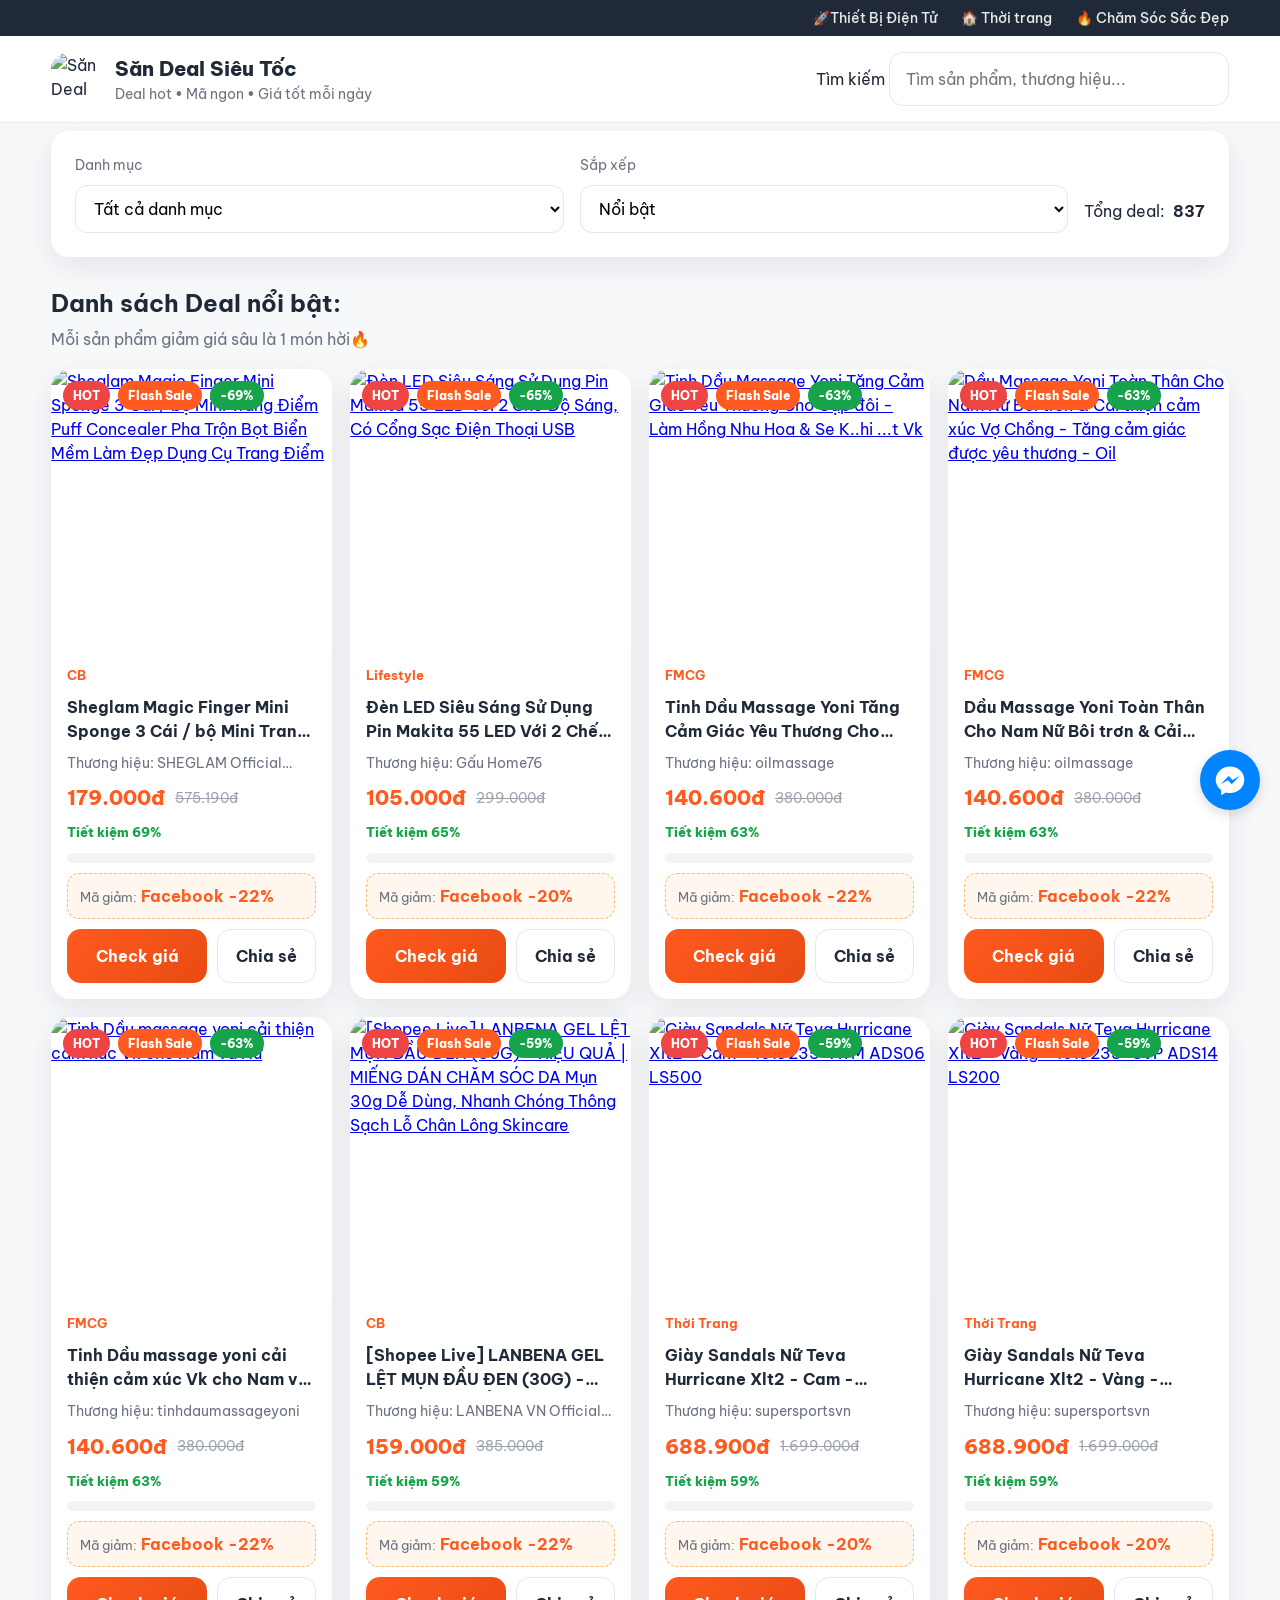
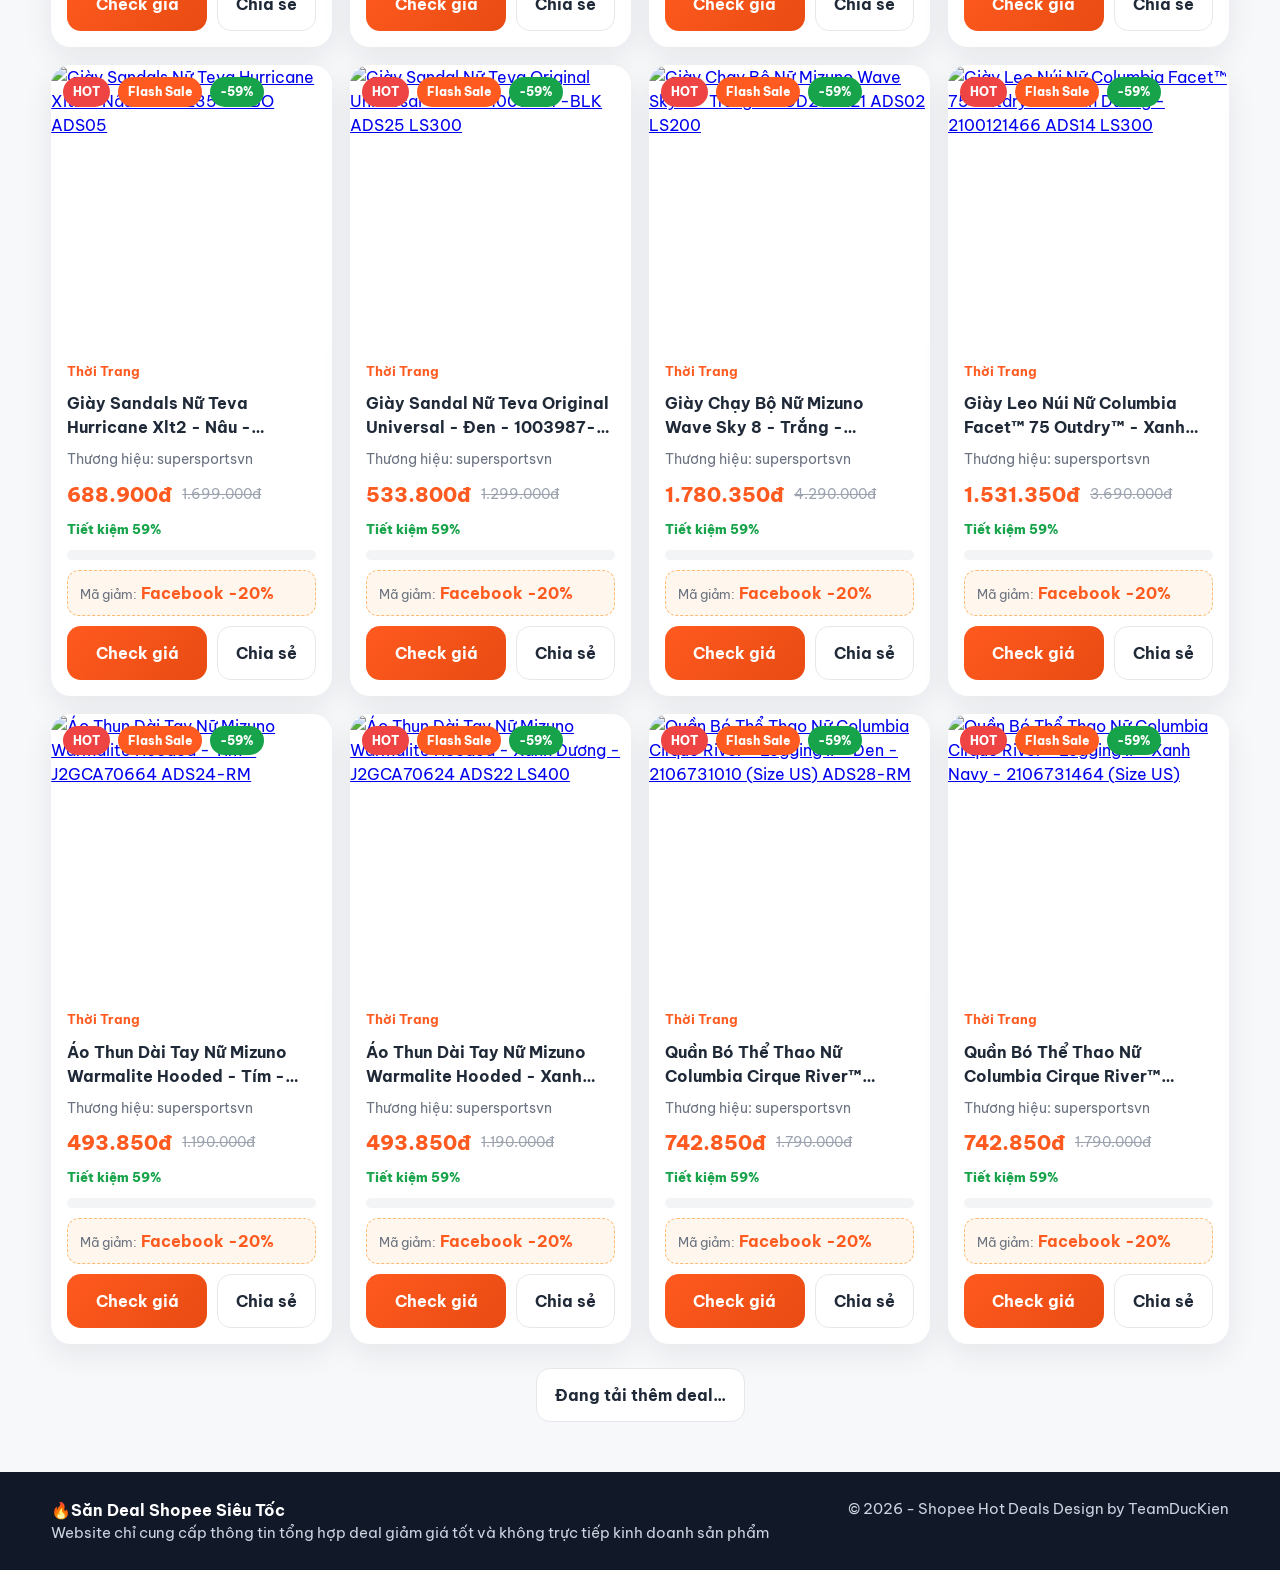
==== commit 09f181d5: "Update index.html" ====
--- a/index.html
+++ b/index.html
@@ -53,7 +53,7 @@
       <div class="container top-bar-wrap">
         <a href="https://dealsieutoc.com/?cat=ELHA" target="_blank" rel="nofollow sponsored noopener">🚀Thiết Bị Điện Tử</a>
         <a href="https://dealsieutoc.com/?cat=Fashion">🏠 Thời trang</a>
-        <a href="https://zalo.me/g/nsjvk4cwefdbrfu7nj8q" target="_blank" rel="nofollow sponsored noopener">🔥 Mã Hot Hôm Nay</a>
+        <a href="https://dealsieutoc.com/?cat=FMCG" target="_blank" rel="nofollow sponsored noopener">🔥 Chăm Sóc Sắc Đẹp</a>
       </div>
     </div>
 
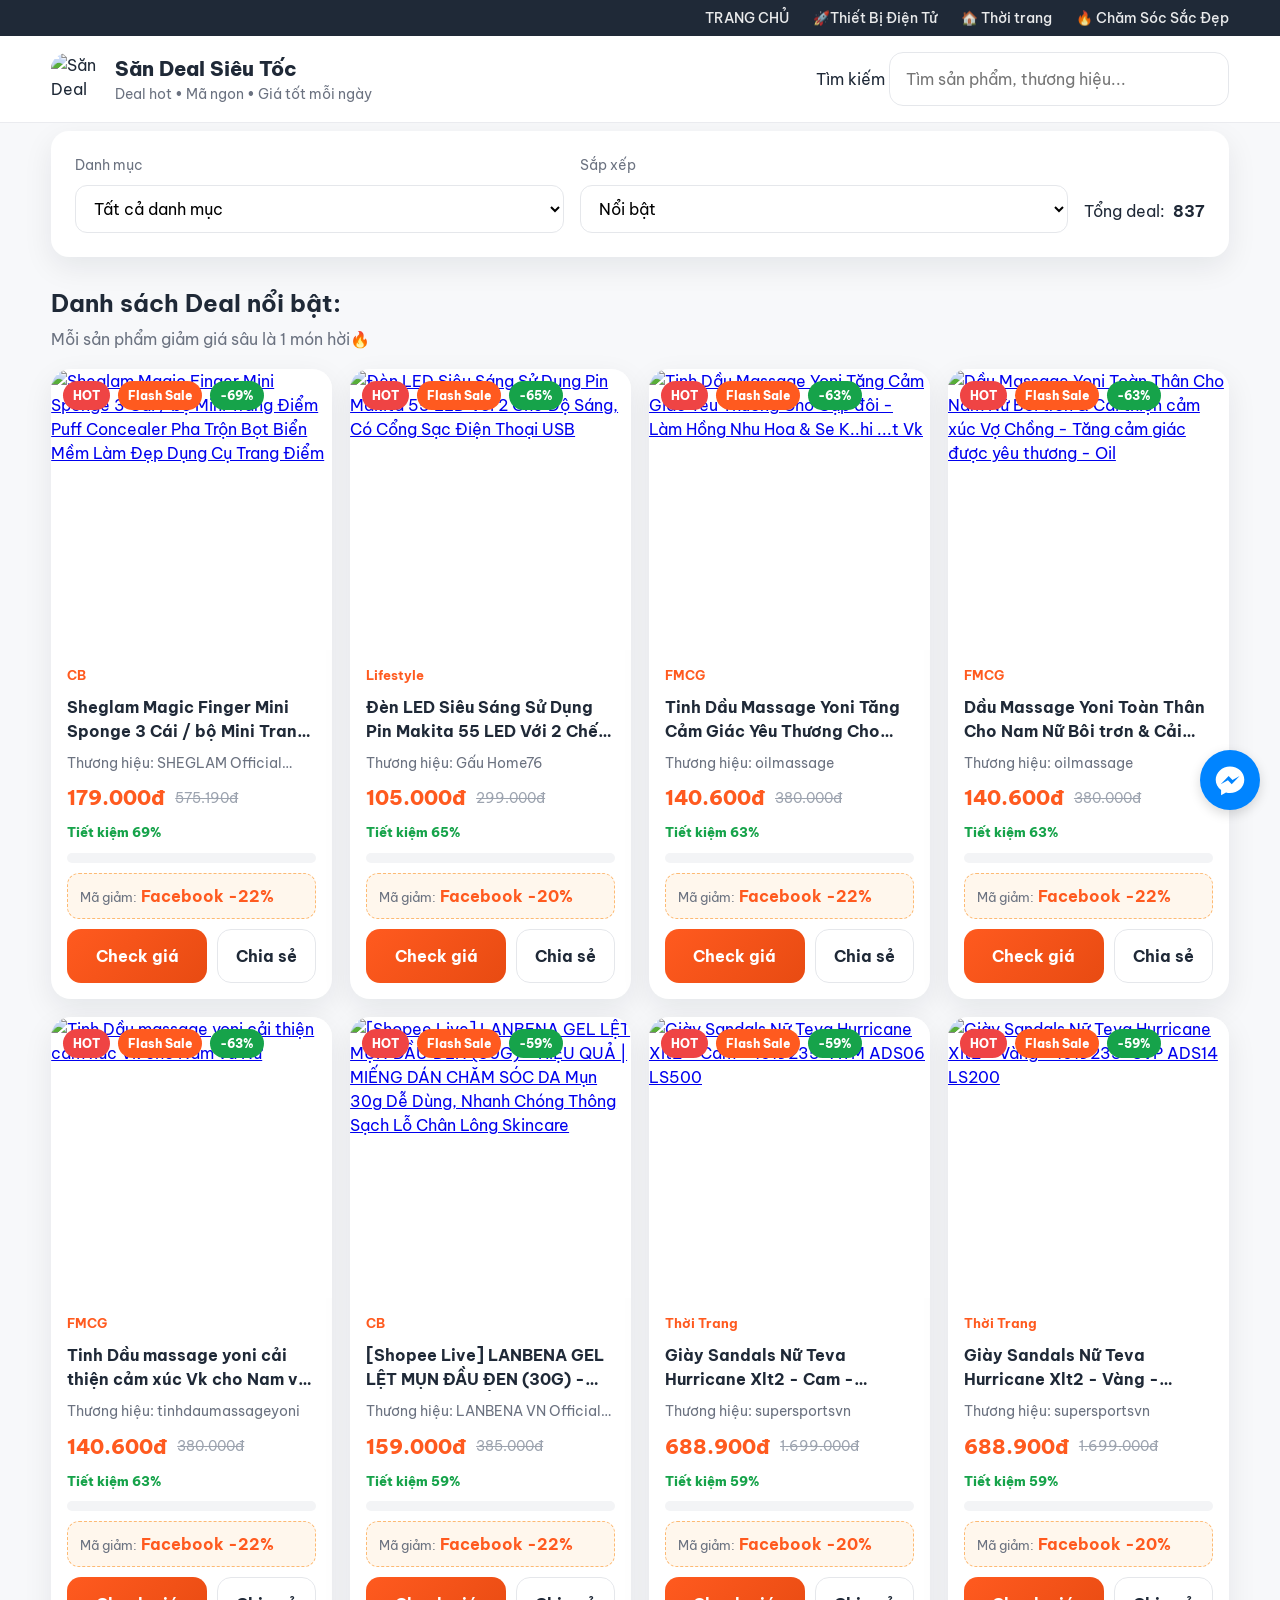
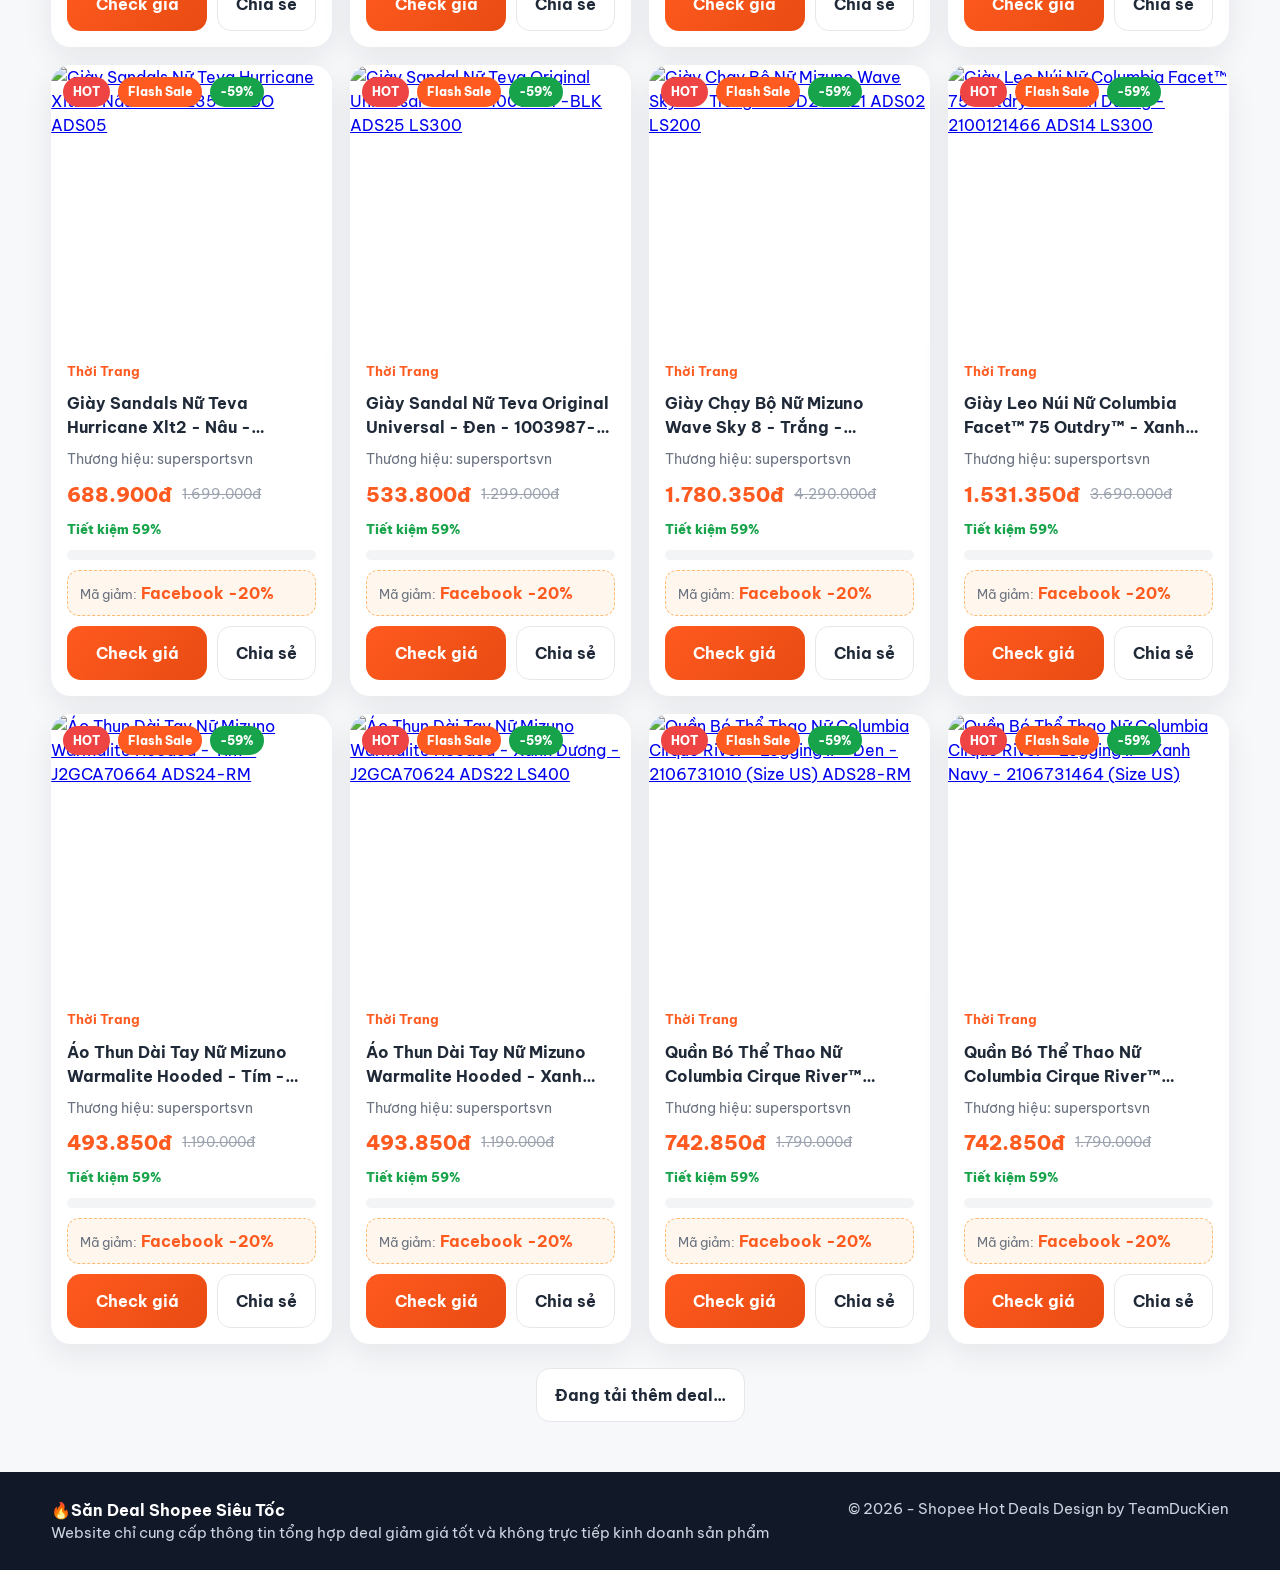
==== commit 433e258a: "Update index.html" ====
--- a/index.html
+++ b/index.html
@@ -51,6 +51,7 @@
   <div class="sticky-nav">
     <div class="top-bar">
       <div class="container top-bar-wrap">
+        <a href="https://dealsieutoc.com" target="_blank" rel="nofollow sponsored noopener">TRANG CHỦ</a>
         <a href="https://dealsieutoc.com/?cat=ELHA" target="_blank" rel="nofollow sponsored noopener">🚀Thiết Bị Điện Tử</a>
         <a href="https://dealsieutoc.com/?cat=Fashion">🏠 Thời trang</a>
         <a href="https://dealsieutoc.com/?cat=FMCG" target="_blank" rel="nofollow sponsored noopener">🔥 Chăm Sóc Sắc Đẹp</a>
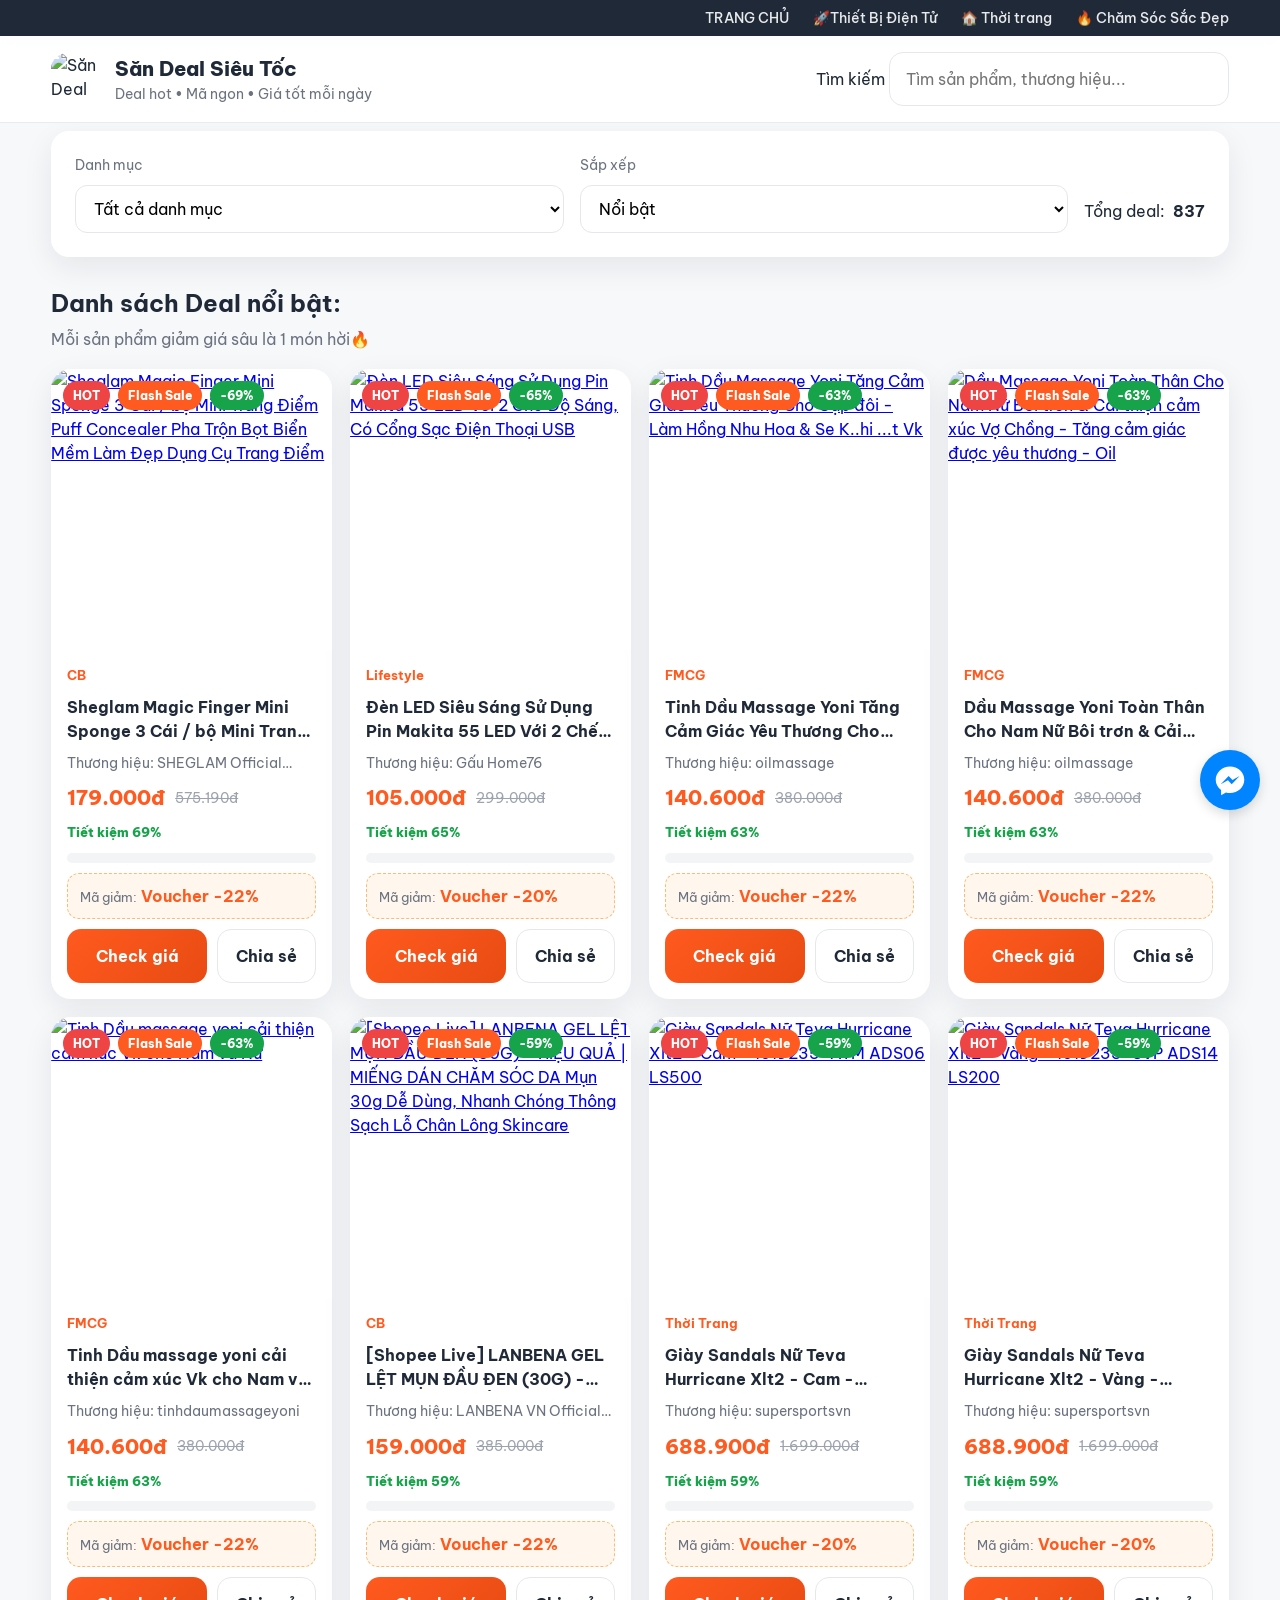
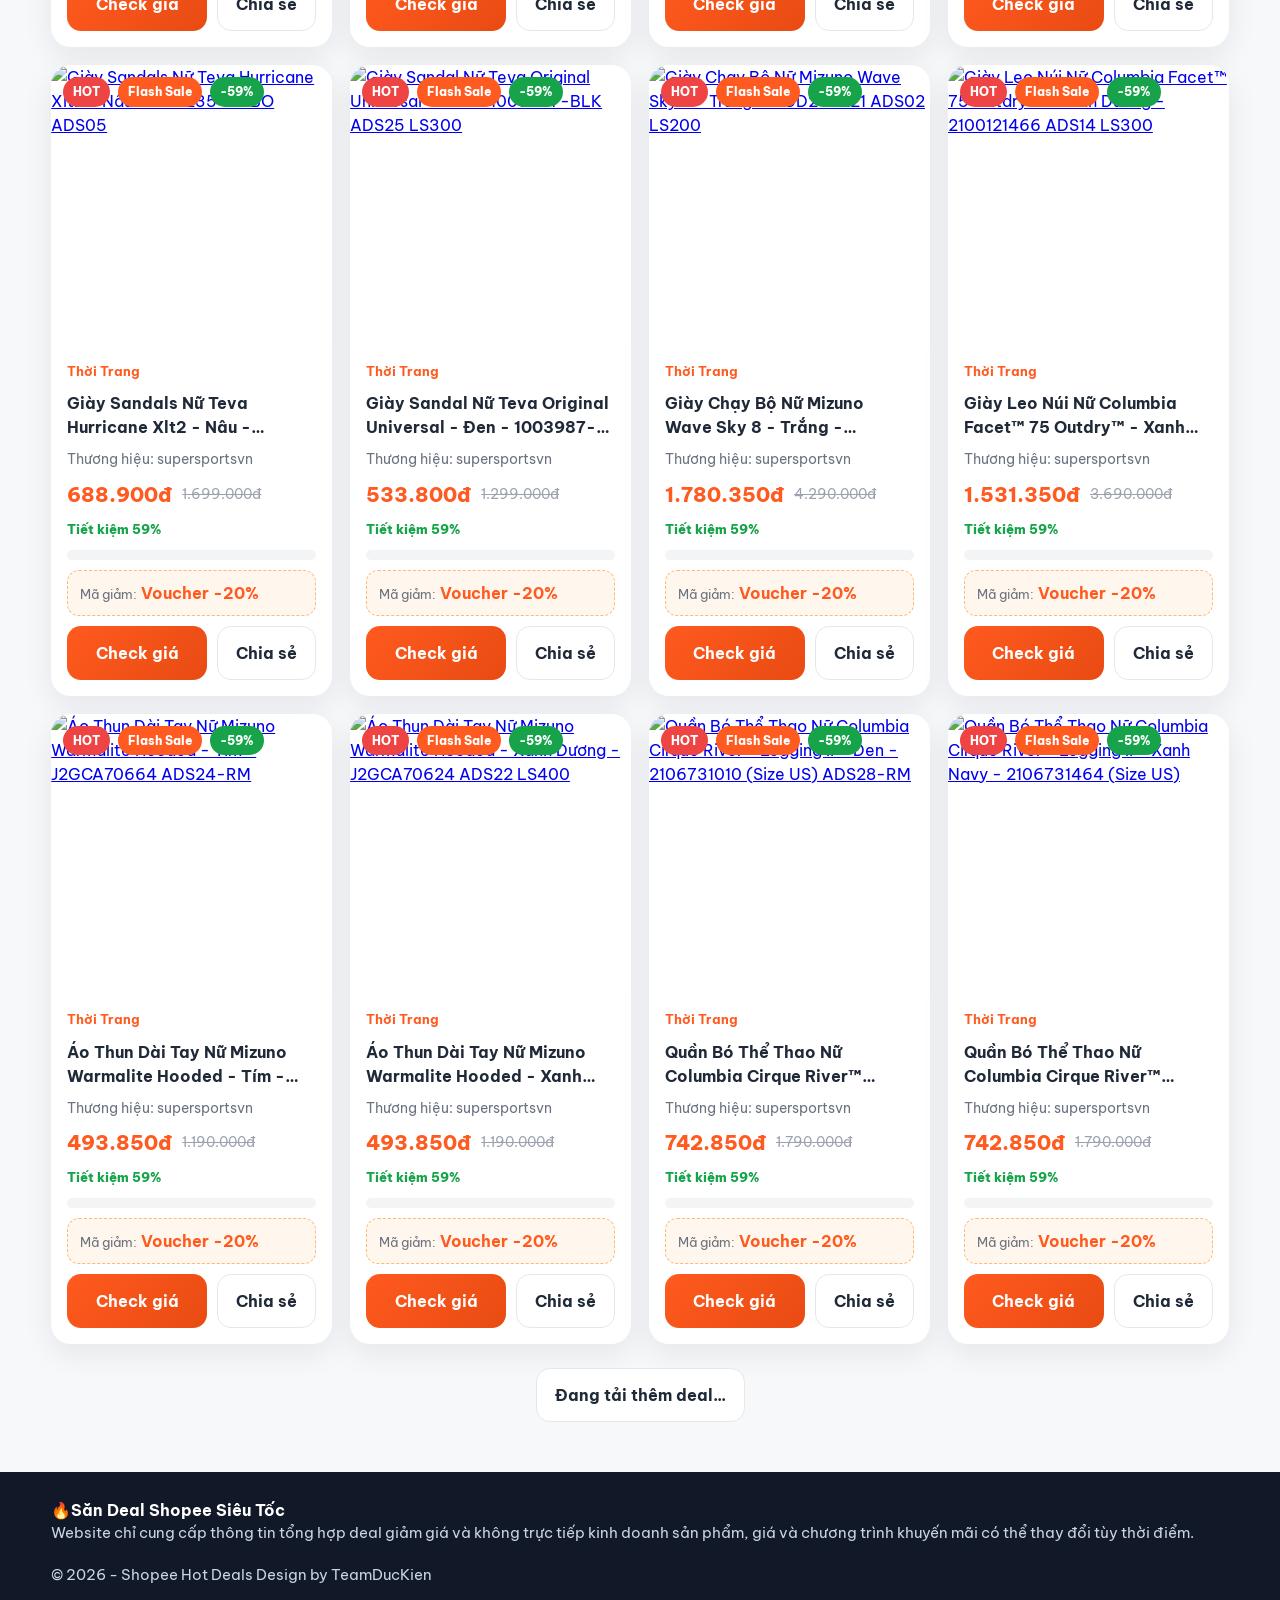
==== commit 8888584a: "Update index.html" ====
--- a/index.html
+++ b/index.html
@@ -162,7 +162,7 @@
     <div class="container footer-wrap">
       <div>
         <strong>🔥Săn Deal Shopee Siêu Tốc</strong>
-        <p>Website chỉ cung cấp thông tin tổng hợp deal giảm giá tốt và không trực tiếp kinh doanh sản phẩm</p>
+        <p>Website chỉ cung cấp thông tin tổng hợp deal giảm giá và không trực tiếp kinh doanh sản phẩm, giá và chương trình khuyến mãi có thể thay đổi tùy thời điểm.</p>
       </div>
       <div class="footer-note">
         <p>© 2026 - Shopee Hot Deals Design by TeamDucKien</p>
--- a/style.css
+++ b/style.css
@@ -147,7 +147,7 @@
 
 .hero {
   padding: 28px 0 20px;
-  display: none;
+  display: none !important;
 }
 
 .hero-grid {
